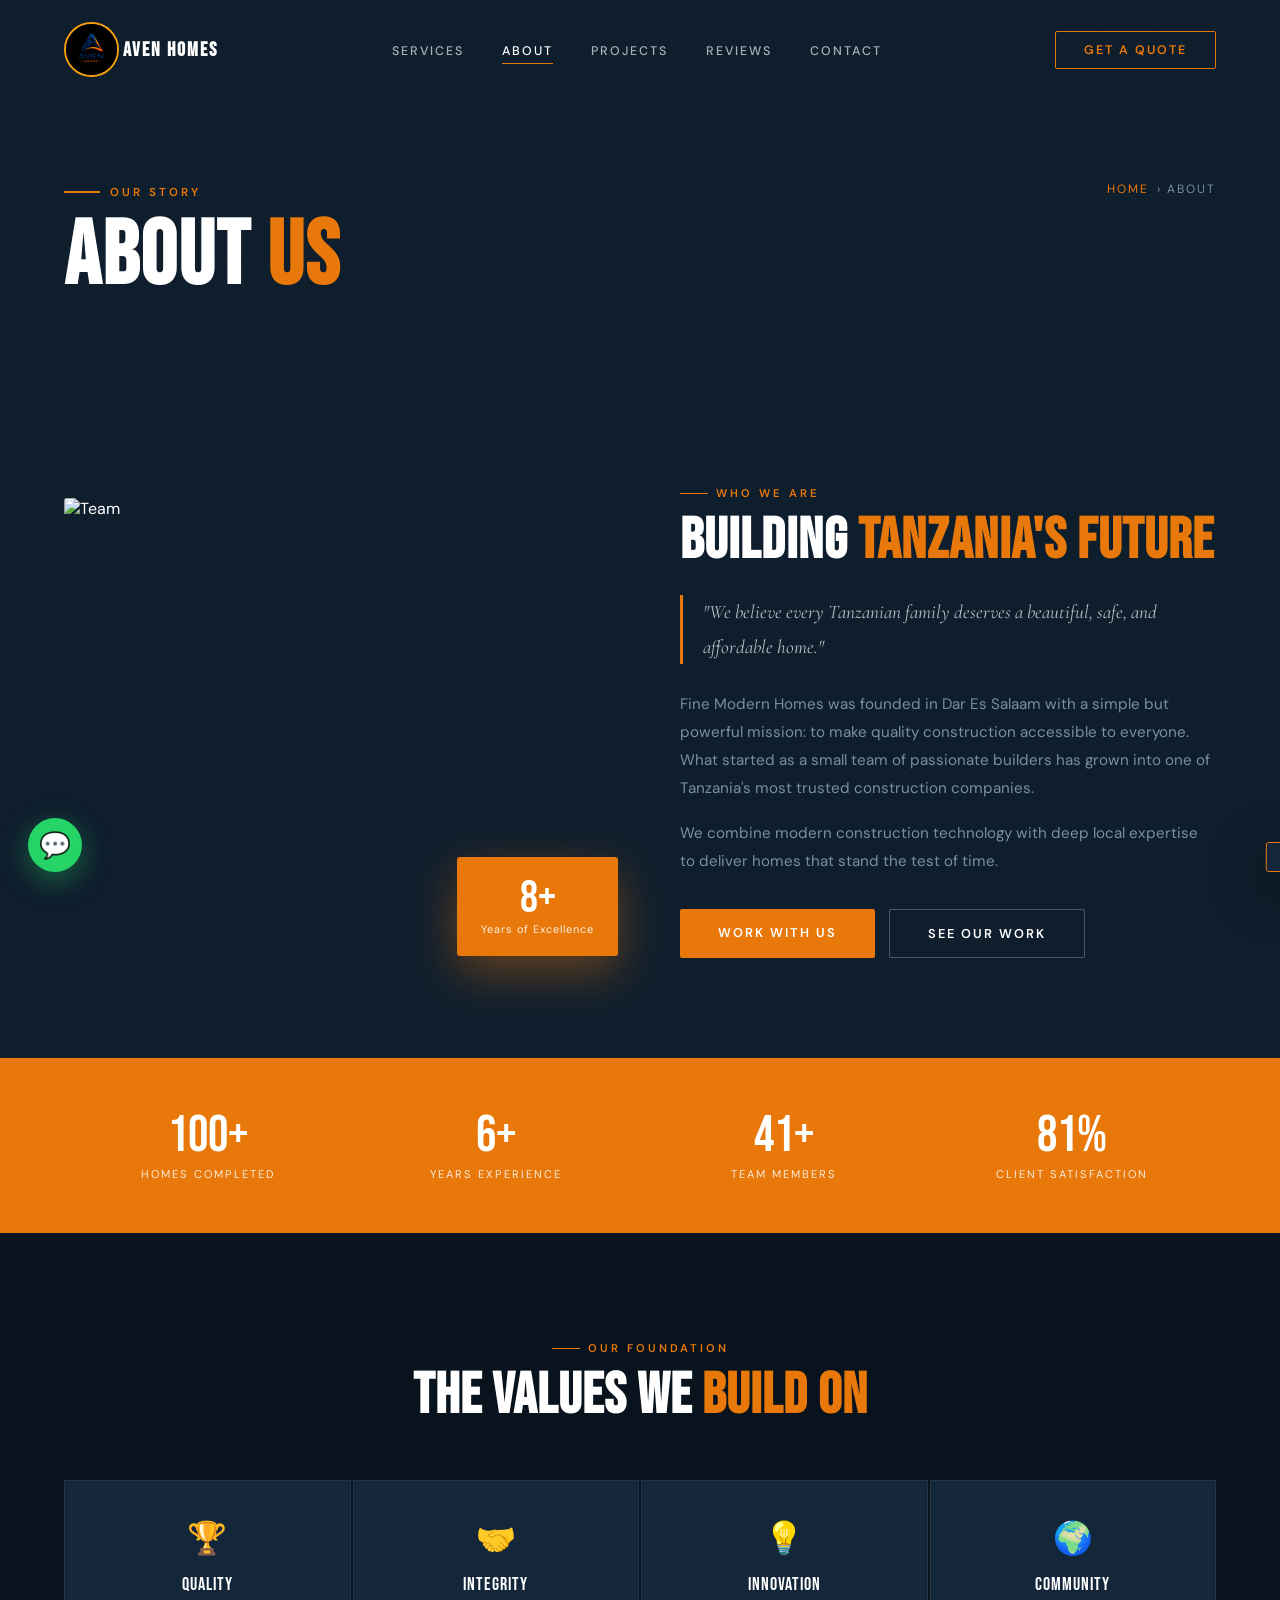
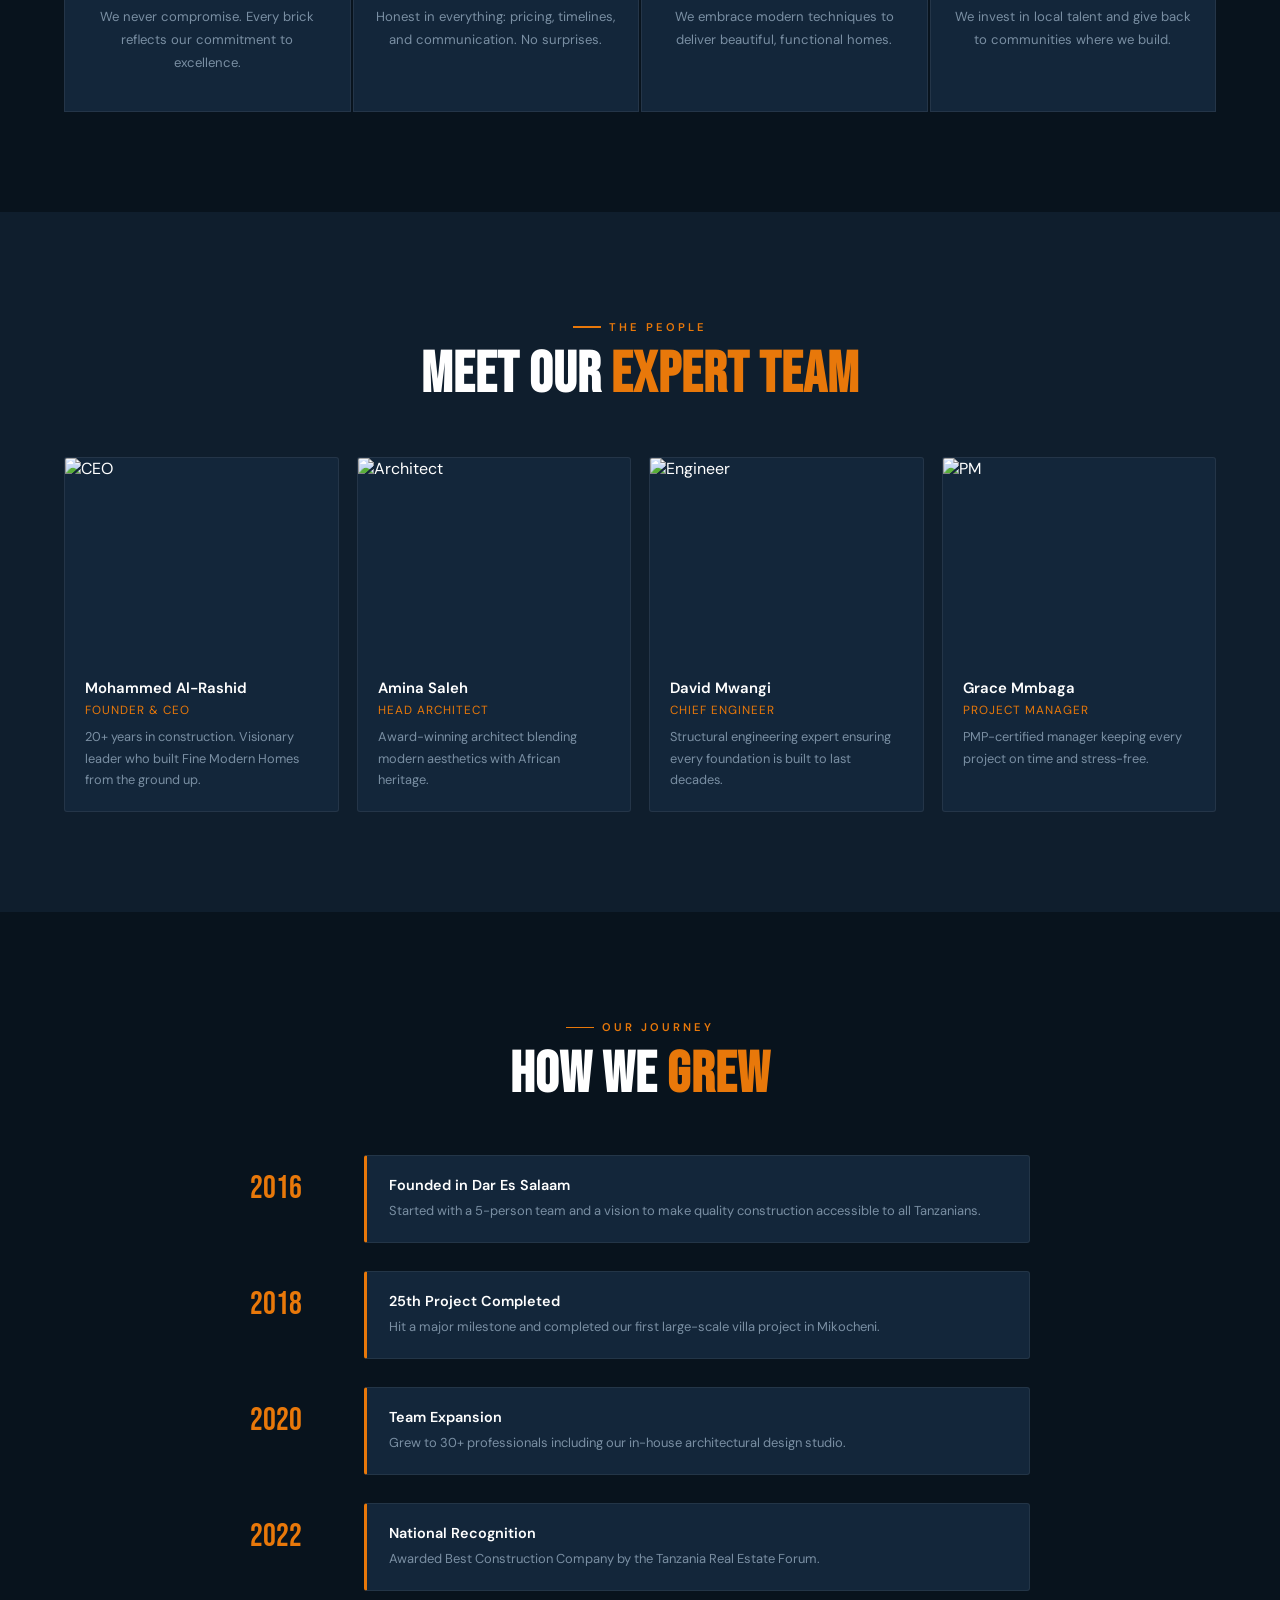
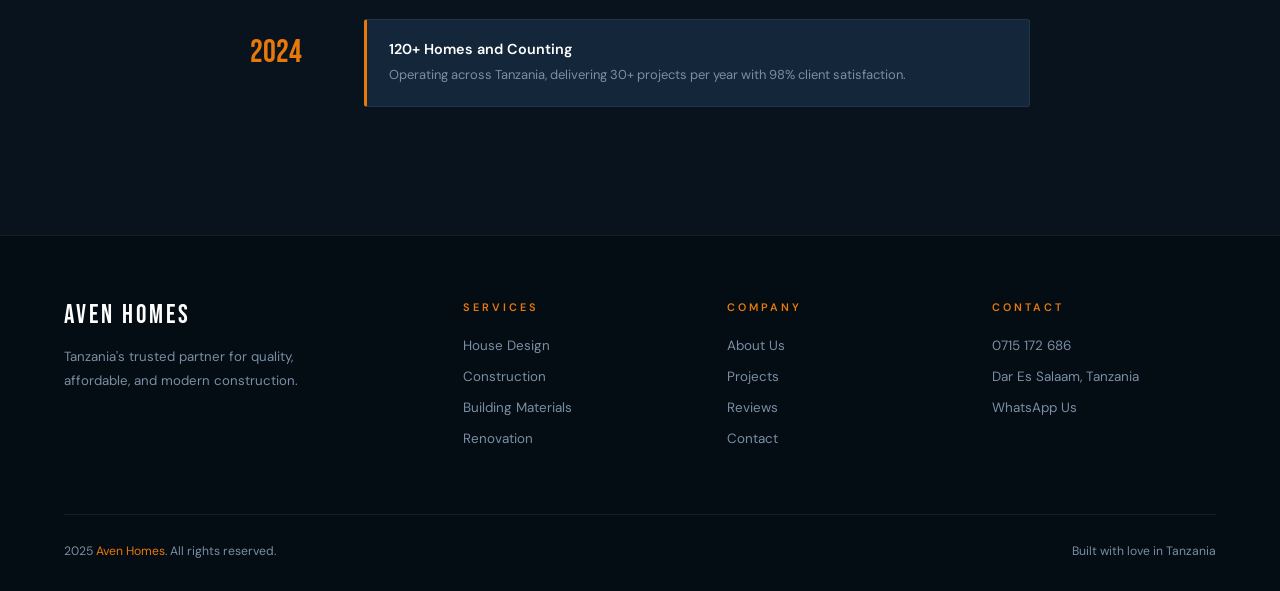
==== about.html @ 0a3e7aa9 "adding all my changes" ====
<!DOCTYPE html>
<html lang="en">
<head>
<meta charset="UTF-8">
<meta name="viewport" content="width=device-width, initial-scale=1.0">
<title>About Us - Aven Homes</title>
<link rel="stylesheet" href="style.css">

<style>
.mission-grid{display:grid;grid-template-columns:1fr 1fr;gap:80px;align-items:center}
.mission-img{width:100%;height:440px;object-fit:cover;border-radius:3px;display:block}
.mission-img-wrap{position:relative}
.nav-logo img{
    width: 55px;
    height: 55px;
    border-radius: 50%;
    object-fit: cover;
    border: 2px solid #f59e0b; /* gold accent */
}
.nav-logo span{
    font-size: 20px;
    font-weight: 700;
    color: #ffffff;
    letter-spacing: 2px;
}
.exp-badge{position:absolute;bottom:-18px;right:-18px;background:var(--orange);padding:20px 24px;border-radius:3px;text-align:center;box-shadow:0 16px 48px rgba(232,120,10,.4)}
.exp-badge .n{font-family:Bebas Neue,sans-serif;font-size:2.8rem;line-height:1}
.exp-badge .l{font-size:.68rem;letter-spacing:1px;opacity:.9}
.iq{font-family:Cormorant Garamond,serif;font-style:italic;font-size:1.2rem;line-height:1.8;color:rgba(255,255,255,.7);border-left:3px solid var(--orange);padding-left:20px;margin:26px 0}
.vals{display:grid;grid-template-columns:repeat(4,1fr);gap:2px;margin-top:56px}
.vc{background:var(--navy-card);padding:36px 22px;border:1px solid var(--border);text-align:center;transition:transform var(--transition),border-color var(--transition)}
.vc:hover{transform:translateY(-8px);border-color:rgba(232,120,10,.3)}
.vi{font-size:2rem;margin-bottom:14px}
.vn{font-family:Bebas Neue,sans-serif;font-size:1.15rem;letter-spacing:1px;margin-bottom:10px}
.vd{font-size:.82rem;color:var(--gray);line-height:1.75}
.sband{background:var(--orange);padding:52px 64px;display:grid;grid-template-columns:repeat(4,1fr);text-align:center}
.sn{font-family:Bebas Neue,sans-serif;font-size:3.2rem;line-height:1}
.sl{font-size:.7rem;letter-spacing:2px;text-transform:uppercase;color:rgba(255,255,255,.85);margin-top:6px}
.tgrid{display:grid;grid-template-columns:repeat(4,1fr);gap:18px;margin-top:54px}
.tc{background:var(--navy-card);border:1px solid var(--border);border-radius:3px;overflow:hidden;transition:transform var(--transition),border-color var(--transition)}
.tc:hover{transform:translateY(-6px);border-color:rgba(232,120,10,.3)}
.timg{width:100%;height:200px;object-fit:cover;object-position:top;display:block}
.ti{padding:20px}
.tn{font-weight:600;font-size:.93rem;margin-bottom:4px}
.tr{font-size:.74rem;color:var(--orange);letter-spacing:1px;text-transform:uppercase;margin-bottom:8px}
.tb{font-size:.8rem;color:var(--gray);line-height:1.7}
.timeline{margin-top:52px}
.titem{display:grid;grid-template-columns:90px 1fr;gap:24px;margin-bottom:28px;align-items:start}
.tyear{font-family:Bebas Neue,sans-serif;font-size:2rem;color:var(--orange);line-height:1;padding-top:18px}
.tcont{padding:20px 22px;background:var(--navy-card);border:1px solid var(--border);border-radius:3px;border-left:3px solid var(--orange)}
.ttitle{font-weight:600;font-size:.9rem;margin-bottom:6px}
.ttext{font-size:.81rem;color:var(--gray);line-height:1.7}
@media(max-width:1024px){.mission-grid{grid-template-columns:1fr;gap:48px}.vals{grid-template-columns:1fr 1fr}.tgrid{grid-template-columns:1fr 1fr}.sband{grid-template-columns:1fr 1fr;padding:36px 32px}}
@media(max-width:768px){.vals{grid-template-columns:1fr}.tgrid{grid-template-columns:1fr}.sband{grid-template-columns:1fr 1fr;padding:28px 20px}}
</style>
</head>
<body>
<div id="progress-bar"></div>
<nav id="nav">
   <a href="index.html" class="nav-logo">
      <img src="images/aven-logo.jpeg" alt="Aven Homes Logo">
      <span>AVEN HOMES</span>
  </a>
  <ul class="nav-links">
    <li><a href="services.html">Services</a></li>
    <li><a href="about.html" class="active">About</a></li>
    <li><a href="projects.html">Projects</a></li>
    <li><a href="reviews.html">Reviews</a></li>
    <li><a href="contact.html">Contact</a></li>
  </ul>
  <a href="contact.html" class="nav-cta">Get a Quote</a>
  <div class="hamburger" onclick="openMenu()"><span></span><span></span><span></span></div>
</nav>
<div class="mobile-overlay" id="mobileOverlay">
  <button class="close-btn" onclick="closeMenu()">X</button>
  <a href="services.html" onclick="closeMenu()">Services</a>
  <a href="about.html" onclick="closeMenu()">About</a>
  <a href="projects.html" onclick="closeMenu()">Projects</a>
  <a href="reviews.html" onclick="closeMenu()">Reviews</a>
  <a href="contact.html" onclick="closeMenu()">Contact</a>
</div>

<div class="page-hero">
  <div class="page-hero-lines"></div>
  <div class="page-hero-content reveal">
    <div class="page-eyebrow">Our Story</div>
    <h1 class="page-title">About <em>Us</em></h1>
  </div>
  <div class="page-breadcrumb"><a href="index.html">Home</a> &rsaquo; About</div>
</div>

<section class="section" style="background:var(--navy-mid)">
  <div class="container">
    <div class="mission-grid">
      <div class="mission-img-wrap reveal-l">
        <img src="https://images.unsplash.com/photo-1600566753086-00f18fb6b3ea?w=900&q=80" alt="Team" class="mission-img">
        <div class="exp-badge"><div class="n">8+</div><div class="l">Years of Excellence</div></div>
      </div>
      <div class="reveal-r">
        <div class="tag">Who We Are</div>
        <h2 class="heading">Building <em>Tanzania's Future</em></h2>
        <p class="iq">"We believe every Tanzanian family deserves a beautiful, safe, and affordable home."</p>
        <p class="body-text" style="margin-bottom:16px">Fine Modern Homes was founded in Dar Es Salaam with a simple but powerful mission: to make quality construction accessible to everyone. What started as a small team of passionate builders has grown into one of Tanzania's most trusted construction companies.</p>
        <p class="body-text">We combine modern construction technology with deep local expertise to deliver homes that stand the test of time.</p>

        <div style="margin-top:34px;display:flex;gap:14px;flex-wrap:wrap">
          <a href="contact.html" class="btn btn-primary">Work With Us</a>
          <a href="projects.html" class="btn btn-ghost">See Our Work</a>
        </div>
      </div>
    </div>
  </div>
</section>

<div class="sband">
  <div class="reveal d1">
    <div class="sn" data-count="120" data-suffix="+">0</div>
    <div class="sl">Homes Completed</div></div>

  <div class="reveal d2">
    <div class="sn" data-count="8" data-suffix="+">0</div>
    <div class="sl">Years Experience</div></div>

  <div class="reveal d3">
    <div class="sn" data-count="50" data-suffix="+">0</div>
    <div class="sl">Team Members</div></div>

  <div class="reveal d4">
    <div class="sn" data-count="98" data-suffix="%">0</div>
    <div class="sl">Client Satisfaction</div></div>
</div>

<section class="section" style="background:var(--navy)">
  <div class="container">
    <div class="reveal" style="text-align:center">
      <div class="tag" style="justify-content:center">Our Foundation</div>
      <h2 class="heading">The Values We <em>Build On</em></h2>
    </div>
    <div class="vals">
      <div class="vc reveal d1"><div class="vi">&#127942;</div>
      <div class="vn">Quality</div>
      <p class="vd">We never compromise. Every brick reflects our commitment to excellence.</p>
    </div>

      <div class="vc reveal d2">
        <div class="vi">&#129309;</div>
        <div class="vn">Integrity</div>
        <p class="vd">Honest in everything: pricing, timelines, and communication. No surprises.</p>
    </div>

      <div class="vc reveal d3">
        <div class="vi">&#128161;</div>
        <div class="vn">Innovation</div>
        <p class="vd">We embrace modern techniques to deliver beautiful, functional homes.</p>
    </div>

      <div class="vc reveal d4">
        <div class="vi">&#127757;</div>
        <div class="vn">Community</div>
        <p class="vd">We invest in local talent and give back to communities where we build.</p>
    </div>
    </div>
  </div>
</section>

<section class="section" style="background:var(--navy-mid)">
  <div class="container">
    <div class="reveal" style="text-align:center">
      <div class="tag" style="justify-content:center">The People</div>
      <h2 class="heading">Meet Our <em>Expert Team</em></h2>
    </div>
    <div class="tgrid">
      <div class="tc reveal d1">
        <img src="https://images.unsplash.com/photo-1560250097-0b93528c311a?w=400&q=80" alt="CEO" class="timg">
        <div class="ti"><div class="tn">Mohammed Al-Rashid</div>
        <div class="tr">Founder &amp; CEO</div>
        <p class="tb">20+ years in construction. Visionary leader who built Fine Modern Homes from the ground up.</p></div></div>

      <div class="tc reveal d2">
        <img src="https://images.unsplash.com/photo-1573496359142-b8d87734a5a2?w=400&q=80" alt="Architect" class="timg">
        <div class="ti"><div class="tn">Amina Saleh</div>
        <div class="tr">Head Architect</div>
        <p class="tb">Award-winning architect blending modern aesthetics with African heritage.</p></div></div>

      <div class="tc reveal d3">
        <img src="https://images.unsplash.com/photo-1507003211169-0a1dd7228f2d?w=400&q=80" alt="Engineer" class="timg">
        <div class="ti"><div class="tn">David Mwangi</div><div class="tr">Chief Engineer</div>
        <p class="tb">Structural engineering expert ensuring every foundation is built to last decades.</p></div></div>

      <div class="tc reveal d4">
        <img src="https://images.unsplash.com/photo-1580489944761-15a19d654956?w=400&q=80" alt="PM" class="timg">
        <div class="ti"><div class="tn">Grace Mmbaga</div>
        <div class="tr">Project Manager</div>
        <p class="tb">PMP-certified manager keeping every project on time and stress-free.</p></div></div>
    </div>
  </div>
</section>

<section class="section" style="background:var(--navy)">
  <div class="container" style="max-width:780px">
    <div class="reveal" style="text-align:center;margin-bottom:48px">

      <div class="tag" style="justify-content:center">Our Journey</div>
      <h2 class="heading">How We <em>Grew</em></h2>
    </div>

    <div class="timeline">
      <div class="titem reveal"><div class="tyear">2016</div>
      <div class="tcont"><div class="ttitle">Founded in Dar Es Salaam</div>
      <p class="ttext">Started with a 5-person team and a vision to make quality construction accessible to all Tanzanians.</p></div></div>

      <div class="titem reveal d1"><div class="tyear">2018</div>
      <div class="tcont"><div class="ttitle">25th Project Completed</div>
      <p class="ttext">Hit a major milestone and completed our first large-scale villa project in Mikocheni.</p></div></div>

      <div class="titem reveal d2"><div class="tyear">2020</div>
      <div class="tcont"><div class="ttitle">Team Expansion</div>
      <p class="ttext">Grew to 30+ professionals including our in-house architectural design studio.</p></div></div>

      <div class="titem reveal d3"><div class="tyear">2022</div>
      <div class="tcont"><div class="ttitle">National Recognition</div>
      <p class="ttext">Awarded Best Construction Company by the Tanzania Real Estate Forum.</p></div></div>

      <div class="titem reveal d4"><div class="tyear">2024</div>
      <div class="tcont"><div class="ttitle">120+ Homes and Counting</div>
      <p class="ttext">Operating across Tanzania, delivering 30+ projects per year with 98% client satisfaction.</p></div></div>
    </div>
  </div>
</section>

<footer>
  <div class="footer-grid container">
    <div><div class="footer-brand-name">AVEN</em> HOMES</div>
    <p class="footer-p">Tanzania's trusted partner for quality, affordable, and modern construction.</p></div>
    <div class="footer-col"><h5>Services</h5>
        <ul><li><a href="services.html">House Design</a></li>
            <li><a href="services.html">Construction</a></li>
            <li><a href="services.html">Building Materials</a></li>
            <li><a href="services.html">Renovation</a></li>
        </ul>
    </div>

    <div class="footer-col"><h5>Company</h5>
        <ul>
            <li><a href="about.html">About Us</a></li>
            <li><a href="projects.html">Projects</a></li>
            <li><a href="reviews.html">Reviews</a></li>
            <li><a href="contact.html">Contact</a></li>
        </ul>
    </div>

    <div class="footer-col"><h5>Contact</h5>
        <ul>
            <li><a href="tel:0715172686">0715 172 686</a></li>
            <li><a href="#">Dar Es Salaam, Tanzania</a></li>
            <li><a href="https://wa.me/255749557566">WhatsApp Us</a></li>
        </ul>
    </div>
  </div>

  <div class="footer-bottom container">
    <span>2025 <em>Aven Homes</em>. All rights reserved.</span><span>Built with love in Tanzania</span></div>
</footer>

<a href="https://wa.me/255715172686" class="wa-btn" target="_blank">&#128172;</a>
<div id="toast"></div>
<script src="main.js"></script>
</body>
</html>
---- style.css ----
/* ═══════════════════════════════════════════
   FINE MODERN HOMES — Global Design System
   ═══════════════════════════════════════════ */
@import url('https://fonts.googleapis.com/css2?family=Bebas+Neue&family=Cormorant+Garamond:ital,wght@0,400;0,600;1,400&family=DM+Sans:wght@300;400;500;600&display=swap');

:root {
  --navy:       #08131d;
  --navy-mid:   #0f1e2d;
  --navy-card:  #13263a;
  --navy-light: #1a3050;
  --orange:     #e8780a;
  --orange-glow:#ff9a2e;
  --white:      #ffffff;
  --off-white:  #f0ece4;
  --gray:       #7a8fa3;
  --gray-light: #c8d4e0;
  --border:     rgba(255,255,255,0.07);
  --transition: 0.35s cubic-bezier(0.4,0,0.2,1);
}

*, *::before, *::after { box-sizing: border-box; margin: 0; padding: 0; }
html { scroll-behavior: smooth; font-size: 16px; }

body {
  font-family: 'DM Sans', sans-serif;
  background: var(--navy);
  color: var(--white);
  overflow-x: hidden;
  -webkit-font-smoothing: antialiased;
}

/* ── SCROLL PROGRESS ── */
#progress-bar {
  position: fixed; top: 0; left: 0; height: 3px; z-index: 9999;
  background: linear-gradient(90deg, var(--orange), var(--orange-glow));
  width: 0%; transition: width 0.1s linear;
  box-shadow: 0 0 12px rgba(232,120,10,0.7);
}

/* ── NAV ── */
nav {
  position: fixed; top: 0; left: 0; right: 0; z-index: 1000;
  padding: 22px 64px;
  display: flex; align-items: center; justify-content: space-between;
  transition: background var(--transition), padding var(--transition);
}
nav.scrolled {
  background: rgba(8,19,29,0.95);
  backdrop-filter: blur(20px);
  padding: 14px 64px;
  border-bottom: 1px solid rgba(232,120,10,0.12);
}
.nav-logo {
  font-family: 'Bebas Neue', sans-serif;
  font-size: 1.55rem; letter-spacing: 3px;
  color: var(--white); text-decoration: none;
  display: flex; align-items: center; gap: 4px;
}
.nav-logo em { color: var(--orange); font-style: normal; }
.nav-links { display: flex; gap: 38px; list-style: none; align-items: center; }
.nav-links a {
  color: rgba(255,255,255,0.65); text-decoration: none;
  font-size: 0.78rem; font-weight: 500; letter-spacing: 2px;
  text-transform: uppercase; transition: color var(--transition);
  position: relative; padding-bottom: 2px;
}
.nav-links a::after {
  content: ''; position: absolute; bottom: -3px; left: 0;
  width: 0; height: 1.5px; background: var(--orange);
  transition: width var(--transition);
}
.nav-links a:hover, .nav-links a.active { color: var(--white); }
.nav-links a:hover::after, .nav-links a.active::after { width: 100%; }
.nav-cta {
  background: transparent; border: 1.5px solid var(--orange);
  color: var(--orange); padding: 10px 28px; border-radius: 2px;
  font-family: 'DM Sans', sans-serif; font-size: 0.78rem;
  font-weight: 600; letter-spacing: 2px; text-transform: uppercase;
  cursor: pointer; transition: all var(--transition); text-decoration: none;
  display: inline-block;
}
.nav-cta:hover {
  background: var(--orange); color: var(--white);
  box-shadow: 0 0 28px rgba(232,120,10,0.35);
}
.hamburger {
  display: none; flex-direction: column; gap: 5px;
  cursor: pointer; padding: 4px;
}
.hamburger span {
  display: block; width: 26px; height: 2px;
  background: var(--white); transition: all 0.3s;
  border-radius: 2px;
}

/* ── MOBILE MENU ── */
.mobile-overlay {
  position: fixed; inset: 0; background: var(--navy);
  z-index: 999; display: flex; flex-direction: column;
  align-items: center; justify-content: center; gap: 36px;
  opacity: 0; pointer-events: none;
  transition: opacity 0.4s;
}
.mobile-overlay.open { opacity: 1; pointer-events: all; }
.mobile-overlay a {
  font-family: 'Bebas Neue', sans-serif; font-size: 2.8rem;
  letter-spacing: 4px; color: var(--white); text-decoration: none;
  transition: color 0.3s; line-height: 1;
}
.mobile-overlay a:hover { color: var(--orange); }
.mobile-overlay .close-btn {
  position: absolute; top: 24px; right: 30px;
  background: none; border: none; color: var(--white);
  font-size: 2rem; cursor: pointer;
}

/* ── PAGE HERO (sub-pages) ── */
.page-hero {
  min-height: 42vh; padding: 140px 64px 80px;
  display: flex; align-items: flex-end;
  position: relative; overflow: hidden;
  background: var(--navy-mid);
}
.page-hero-bg {
  position: absolute; inset: 0;
  background: url('') center/cover no-repeat;
  opacity: 0.12; z-index: 0;
}
.page-hero-lines {
  position: absolute; inset: 0; z-index: 0;
  background-image:
    repeating-linear-gradient(0deg, transparent, transparent 60px, rgba(232,120,10,0.04) 60px, rgba(232,120,10,0.04) 61px),
    repeating-linear-gradient(90deg, transparent, transparent 60px, rgba(232,120,10,0.04) 60px, rgba(232,120,10,0.04) 61px);
}
.page-hero-content { position: relative; z-index: 1; }
.page-eyebrow {
  display: flex; align-items: center; gap: 10px;
  font-size: 0.72rem; letter-spacing: 3px; text-transform: uppercase;
  color: var(--orange); margin-bottom: 16px; font-weight: 600;
}
.page-eyebrow::before {
  content: ''; display: block; width: 36px; height: 2px; background: var(--orange);
}
.page-title {
  font-family: 'Bebas Neue', sans-serif;
  font-size: clamp(3.5rem, 7vw, 6rem);
  line-height: 0.92; letter-spacing: 2px; color: var(--white);
}
.page-title em { color: var(--orange); font-style: normal; }
.page-breadcrumb {
  position: absolute; top: 50%; right: 64px; transform: translateY(-50%);
  z-index: 1; font-size: 0.75rem; color: var(--gray);
  letter-spacing: 2px; text-transform: uppercase;
  display: flex; align-items: center; gap: 8px;
}
.page-breadcrumb a { color: var(--orange); text-decoration: none; }
.page-breadcrumb a:hover { text-decoration: underline; }

/* ── SHARED SECTION LAYOUT ── */
.section { padding: 100px 64px; }
.section-sm { padding: 70px 64px; }
.container { max-width: 1240px; margin: 0 auto; }

.tag {
  display: inline-flex; align-items: center; gap: 8px;
  font-size: 0.7rem; font-weight: 600; letter-spacing: 3px;
  text-transform: uppercase; color: var(--orange); margin-bottom: 14px;
}
.tag::before { content: ''; display: block; width: 28px; height: 1.5px; background: var(--orange); }

.heading {
  font-family: 'Bebas Neue', sans-serif;
  font-size: clamp(2.2rem, 4.5vw, 3.8rem);
  line-height: 0.95; letter-spacing: 1px; margin-bottom: 18px;
}
.heading em { color: var(--orange); font-style: normal; }

.body-text {
  color: var(--gray); font-size: 0.95rem; line-height: 1.85;
}

/* ── DIVIDER ── */
.divider {
  border: none; height: 1px;
  background: var(--border); margin: 0;
}

/* ── BUTTONS ── */
.btn {
  display: inline-block; text-decoration: none;
  font-family: 'DM Sans', sans-serif; font-size: 0.8rem;
  font-weight: 600; letter-spacing: 2px; text-transform: uppercase;
  padding: 15px 38px; border-radius: 2px; cursor: pointer;
  transition: all var(--transition); border: none;
}
.btn-primary {
  background: var(--orange); color: var(--white);
}
.btn-primary:hover {
  background: var(--orange-glow);
  transform: translateY(-2px);
  box-shadow: 0 14px 40px rgba(232,120,10,0.35);
}
.btn-ghost {
  background: transparent; color: var(--white);
  border: 1.5px solid rgba(255,255,255,0.25);
}
.btn-ghost:hover {
  border-color: var(--orange); color: var(--orange);
}

/* ── CARDS ── */
.card {
  background: var(--navy-card);
  border: 1px solid var(--border);
  border-radius: 3px;
  transition: transform var(--transition), border-color var(--transition);
}
.card:hover {
  transform: translateY(-6px);
  border-color: rgba(232,120,10,0.3);
}

/* ── FORM ── */
.form-group { margin-bottom: 22px; }
.form-group label {
  display: block; font-size: 0.7rem; letter-spacing: 2px;
  text-transform: uppercase; color: var(--gray); margin-bottom: 9px;
  font-weight: 500;
}
.form-control {
  width: 100%; background: rgba(255,255,255,0.04);
  border: 1px solid rgba(255,255,255,0.1);
  border-radius: 2px; padding: 14px 18px;
  color: var(--white); font-family: 'DM Sans', sans-serif;
  font-size: 0.92rem; transition: border-color var(--transition), background var(--transition);
  outline: none;
}
.form-control::placeholder { color: rgba(255,255,255,0.2); }
.form-control:focus {
  border-color: var(--orange);
  background: rgba(232,120,10,0.05);
}
.form-control option { background: var(--navy); }
textarea.form-control { resize: vertical; min-height: 130px; }
.form-row { display: grid; grid-template-columns: 1fr 1fr; gap: 18px; }

/* ── REVEAL ANIMATIONS ── */
.reveal, .reveal-l, .reveal-r {
  opacity: 0; transition: opacity 0.75s ease, transform 0.75s ease;
}
.reveal       { transform: translateY(36px); }
.reveal-l     { transform: translateX(-36px); }
.reveal-r     { transform: translateX(36px); }
.reveal.in, .reveal-l.in, .reveal-r.in {
  opacity: 1; transform: translate(0);
}
.d1 { transition-delay: 0.1s; }
.d2 { transition-delay: 0.2s; }
.d3 { transition-delay: 0.3s; }
.d4 { transition-delay: 0.4s; }
.d5 { transition-delay: 0.5s; }

/* ── TOAST ── */
#toast {
  position: fixed; bottom: 28px; right: 28px; z-index: 9999;
  background: var(--navy-card); border: 1px solid var(--orange);
  color: var(--white); padding: 14px 22px; border-radius: 3px;
  font-size: 0.86rem; max-width: 300px;
  transform: translateX(130%);
  transition: transform 0.45s cubic-bezier(0.16,1,0.3,1);
  box-shadow: 0 16px 48px rgba(0,0,0,0.5);
}
#toast.show { transform: translateX(0); }

/* ── FOOTER ── */
footer {
  background: #040c14; padding: 64px 64px 32px;
  border-top: 1px solid var(--border);
}
.footer-grid {
  display: grid; grid-template-columns: 1.6fr 1fr 1fr 1fr;
  gap: 40px; margin-bottom: 56px;
}
.footer-brand-name {
  font-family: 'Bebas Neue', sans-serif;
  font-size: 1.6rem; letter-spacing: 3px; margin-bottom: 14px;
}
.footer-brand-name em { color: var(--orange); font-style: normal; }
.footer-tagline {
  font-family: 'Cormorant Garamond', serif;
  font-style: italic; font-size: 0.95rem; color: var(--gray);
  margin-bottom: 14px;
}
.footer-p { font-size: 0.83rem; color: var(--gray); line-height: 1.8; max-width: 280px; }
.footer-col h5 {
  font-size: 0.68rem; letter-spacing: 3px; text-transform: uppercase;
  color: var(--orange); margin-bottom: 20px; font-weight: 600;
}
.footer-col ul { list-style: none; }
.footer-col li { margin-bottom: 10px; }
.footer-col a {
  color: var(--gray); text-decoration: none; font-size: 0.84rem;
  transition: color var(--transition);
}
.footer-col a:hover { color: var(--white); }
.footer-bottom {
  display: flex; justify-content: space-between; align-items: center;
  padding-top: 28px; border-top: 1px solid var(--border);
  font-size: 0.76rem; color: var(--gray);
}
.footer-bottom em { color: var(--orange); font-style: normal; }

/* ── WHATSAPP FLOAT ── */
.wa-btn {
  position: fixed; bottom: 28px; left: 28px; z-index: 999;
  width: 54px; height: 54px; border-radius: 50%;
  background: #25d366; display: flex; align-items: center;
  justify-content: center; font-size: 1.6rem; text-decoration: none;
  box-shadow: 0 8px 28px rgba(37,211,102,0.4);
  transition: transform 0.3s, box-shadow 0.3s;
  animation: waPulse 2.5s ease-in-out infinite;
}
.wa-btn:hover { transform: scale(1.1); box-shadow: 0 12px 36px rgba(37,211,102,0.6); }
@keyframes waPulse {
  0%,100%{box-shadow: 0 8px 28px rgba(37,211,102,0.4)}
  50%{box-shadow: 0 8px 40px rgba(37,211,102,0.7)}
}

/* ── RESPONSIVE ── */
@media (max-width: 1024px) {
  nav, nav.scrolled { padding-left: 32px; padding-right: 32px; }
  .section { padding: 80px 32px; }
  .section-sm { padding: 56px 32px; }
  .page-hero { padding: 120px 32px 64px; }
  .footer-grid { grid-template-columns: 1fr 1fr; gap: 32px; }
}
@media (max-width: 768px) {
  .nav-links, .nav-cta { display: none; }
  .hamburger { display: flex; }
  .section { padding: 64px 20px; }
  .section-sm { padding: 44px 20px; }
  .page-hero { padding: 110px 20px 50px; min-height: 36vh; }
  .page-breadcrumb { display: none; }
  .form-row { grid-template-columns: 1fr; }
  footer { padding: 48px 20px 28px; }
  .footer-grid { grid-template-columns: 1fr; gap: 28px; }
  .footer-bottom { flex-direction: column; gap: 8px; text-align: center; }
}
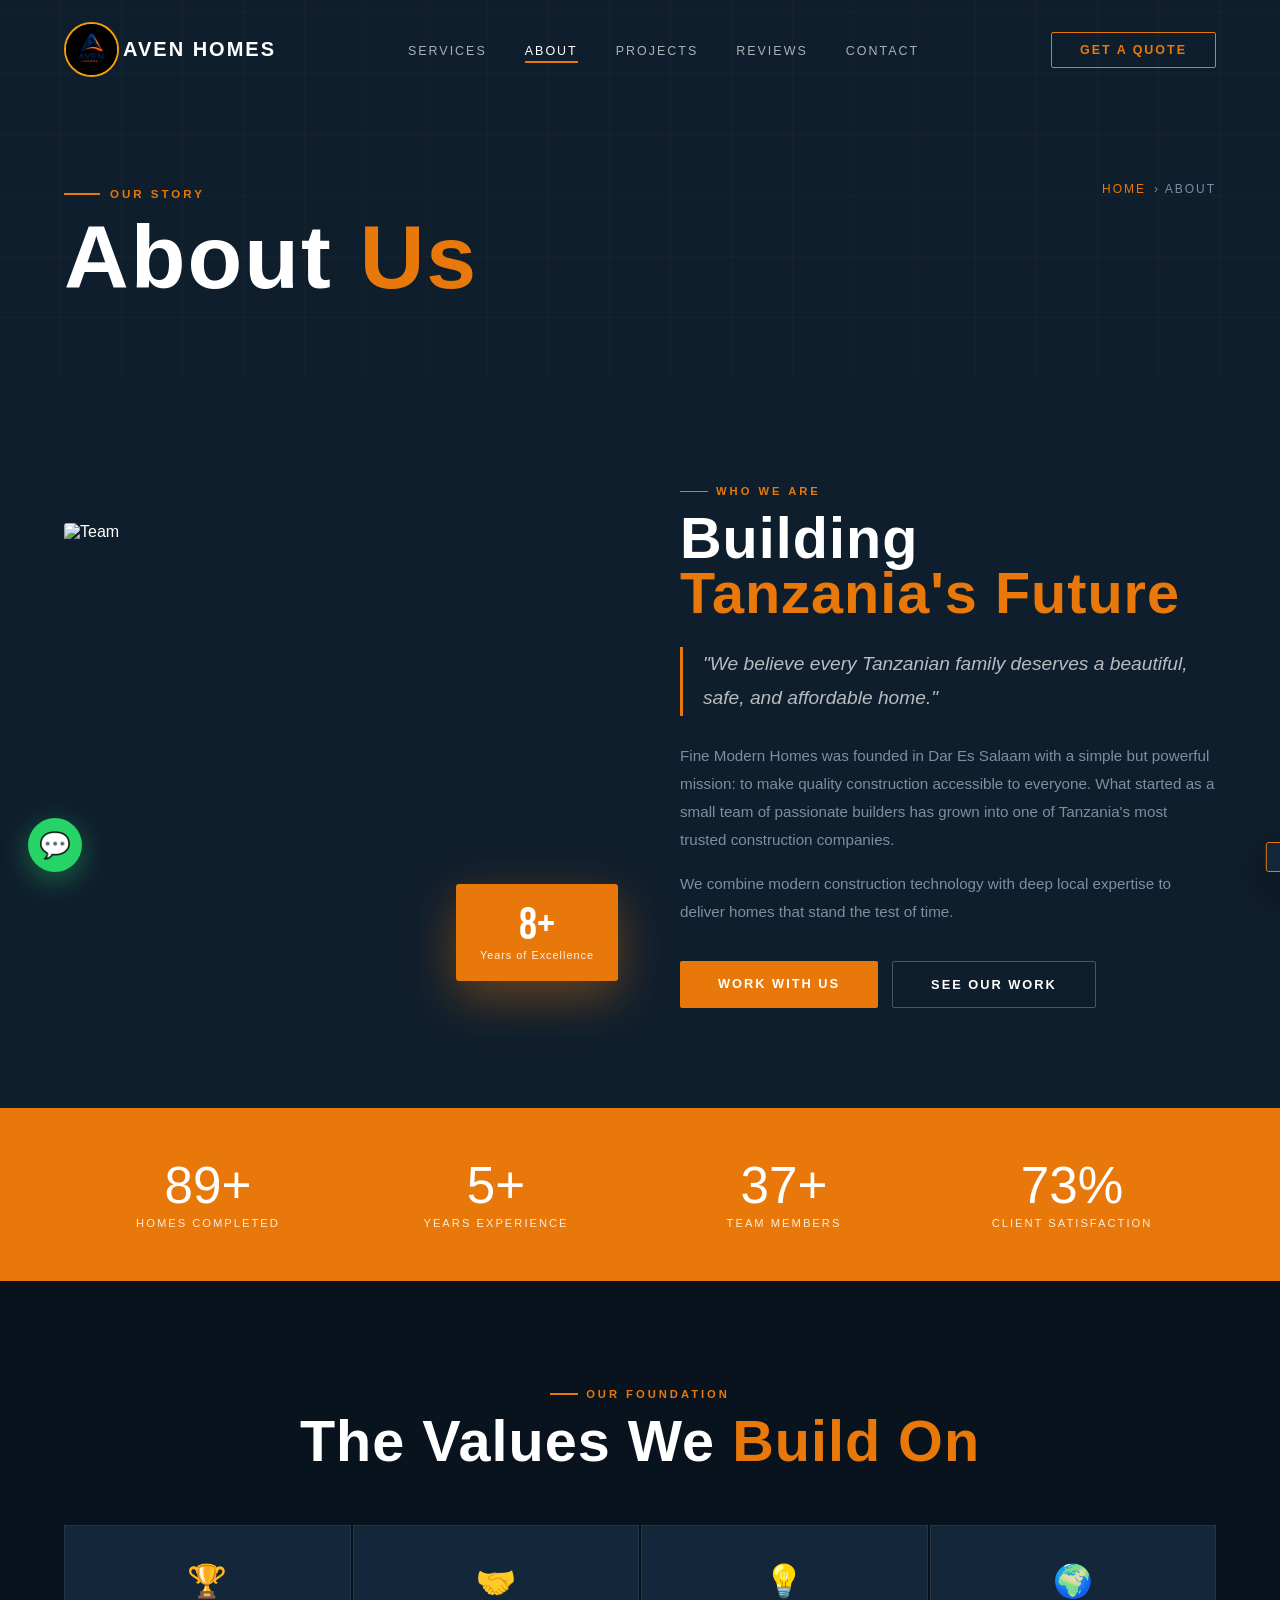
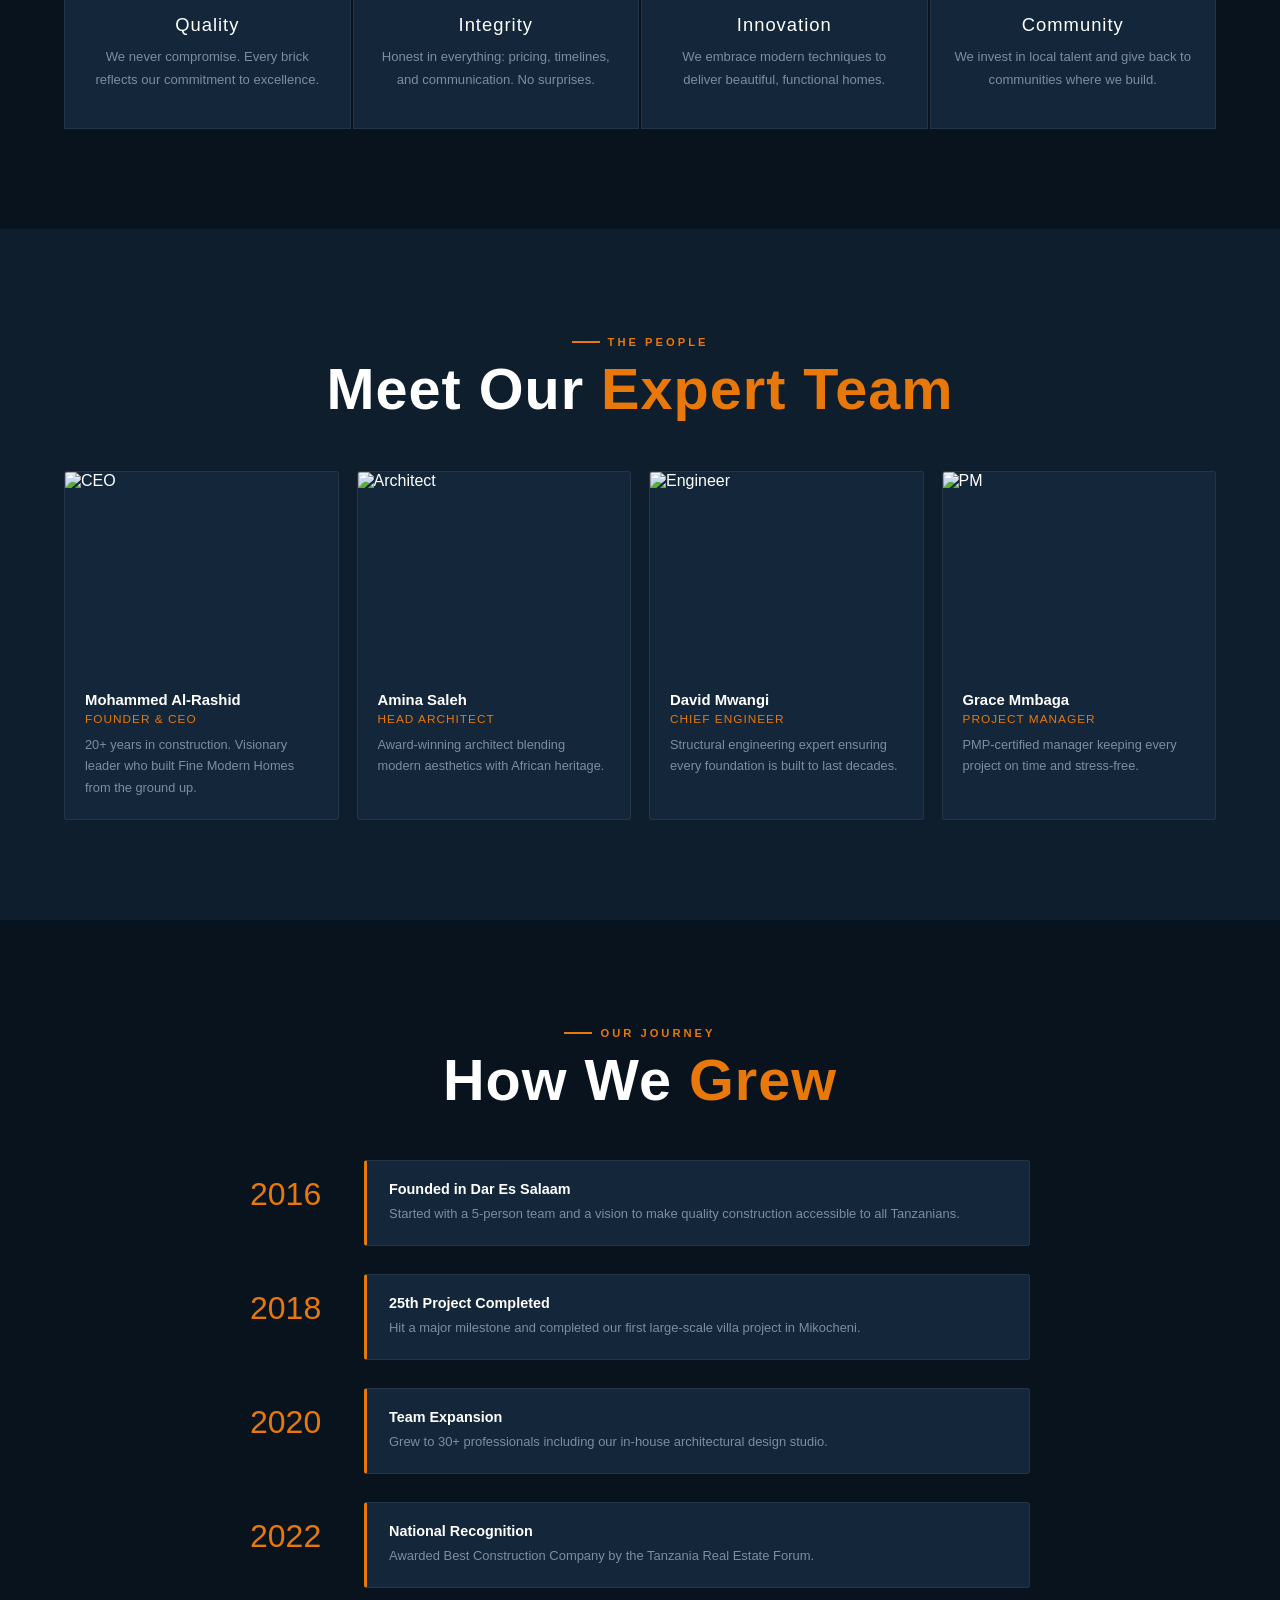
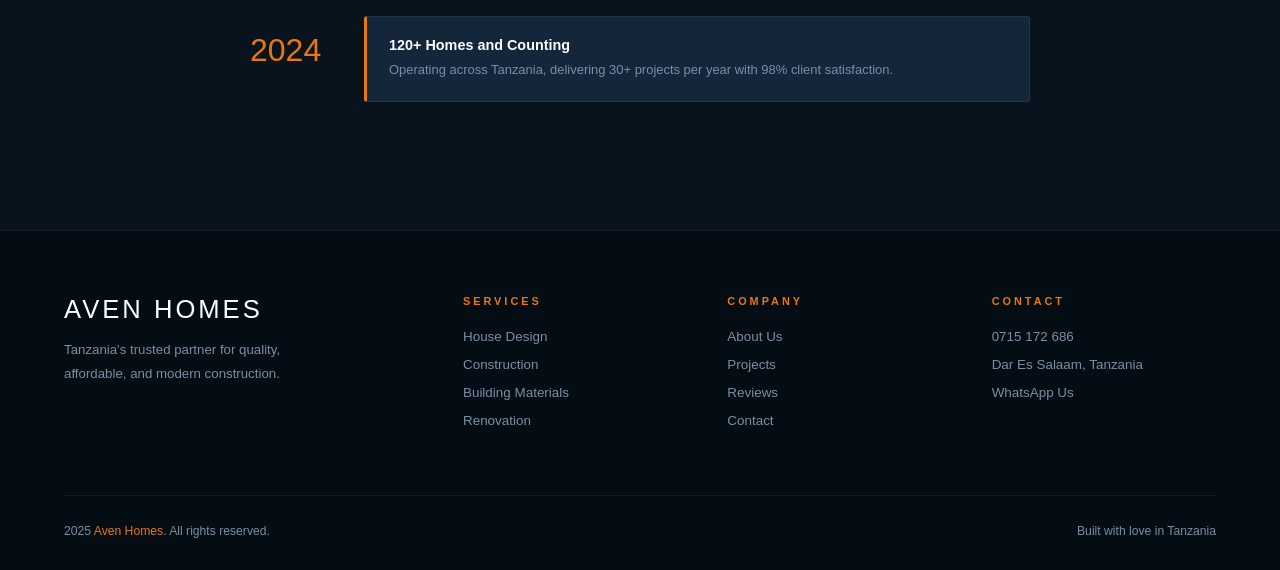
==== commit 56176cd9: "changing style and icons" ====
--- a/about.html
+++ b/about.html
@@ -4,55 +4,9 @@
 <meta charset="UTF-8">
 <meta name="viewport" content="width=device-width, initial-scale=1.0">
 <title>About Us - Aven Homes</title>
-<link rel="stylesheet" href="style.css">
-
-<style>
-.mission-grid{display:grid;grid-template-columns:1fr 1fr;gap:80px;align-items:center}
-.mission-img{width:100%;height:440px;object-fit:cover;border-radius:3px;display:block}
-.mission-img-wrap{position:relative}
-.nav-logo img{
-    width: 55px;
-    height: 55px;
-    border-radius: 50%;
-    object-fit: cover;
-    border: 2px solid #f59e0b; /* gold accent */
-}
-.nav-logo span{
-    font-size: 20px;
-    font-weight: 700;
-    color: #ffffff;
-    letter-spacing: 2px;
-}
-.exp-badge{position:absolute;bottom:-18px;right:-18px;background:var(--orange);padding:20px 24px;border-radius:3px;text-align:center;box-shadow:0 16px 48px rgba(232,120,10,.4)}
-.exp-badge .n{font-family:Bebas Neue,sans-serif;font-size:2.8rem;line-height:1}
-.exp-badge .l{font-size:.68rem;letter-spacing:1px;opacity:.9}
-.iq{font-family:Cormorant Garamond,serif;font-style:italic;font-size:1.2rem;line-height:1.8;color:rgba(255,255,255,.7);border-left:3px solid var(--orange);padding-left:20px;margin:26px 0}
-.vals{display:grid;grid-template-columns:repeat(4,1fr);gap:2px;margin-top:56px}
-.vc{background:var(--navy-card);padding:36px 22px;border:1px solid var(--border);text-align:center;transition:transform var(--transition),border-color var(--transition)}
-.vc:hover{transform:translateY(-8px);border-color:rgba(232,120,10,.3)}
-.vi{font-size:2rem;margin-bottom:14px}
-.vn{font-family:Bebas Neue,sans-serif;font-size:1.15rem;letter-spacing:1px;margin-bottom:10px}
-.vd{font-size:.82rem;color:var(--gray);line-height:1.75}
-.sband{background:var(--orange);padding:52px 64px;display:grid;grid-template-columns:repeat(4,1fr);text-align:center}
-.sn{font-family:Bebas Neue,sans-serif;font-size:3.2rem;line-height:1}
-.sl{font-size:.7rem;letter-spacing:2px;text-transform:uppercase;color:rgba(255,255,255,.85);margin-top:6px}
-.tgrid{display:grid;grid-template-columns:repeat(4,1fr);gap:18px;margin-top:54px}
-.tc{background:var(--navy-card);border:1px solid var(--border);border-radius:3px;overflow:hidden;transition:transform var(--transition),border-color var(--transition)}
-.tc:hover{transform:translateY(-6px);border-color:rgba(232,120,10,.3)}
-.timg{width:100%;height:200px;object-fit:cover;object-position:top;display:block}
-.ti{padding:20px}
-.tn{font-weight:600;font-size:.93rem;margin-bottom:4px}
-.tr{font-size:.74rem;color:var(--orange);letter-spacing:1px;text-transform:uppercase;margin-bottom:8px}
-.tb{font-size:.8rem;color:var(--gray);line-height:1.7}
-.timeline{margin-top:52px}
-.titem{display:grid;grid-template-columns:90px 1fr;gap:24px;margin-bottom:28px;align-items:start}
-.tyear{font-family:Bebas Neue,sans-serif;font-size:2rem;color:var(--orange);line-height:1;padding-top:18px}
-.tcont{padding:20px 22px;background:var(--navy-card);border:1px solid var(--border);border-radius:3px;border-left:3px solid var(--orange)}
-.ttitle{font-weight:600;font-size:.9rem;margin-bottom:6px}
-.ttext{font-size:.81rem;color:var(--gray);line-height:1.7}
-@media(max-width:1024px){.mission-grid{grid-template-columns:1fr;gap:48px}.vals{grid-template-columns:1fr 1fr}.tgrid{grid-template-columns:1fr 1fr}.sband{grid-template-columns:1fr 1fr;padding:36px 32px}}
-@media(max-width:768px){.vals{grid-template-columns:1fr}.tgrid{grid-template-columns:1fr}.sband{grid-template-columns:1fr 1fr;padding:28px 20px}}
-</style>
+<link rel="stylesheet" href="css/style.css">
+<link rel="stylesheet" href="css/about.css">
+
 </head>
 <body>
 <div id="progress-bar"></div>
--- a/css/style.css
+++ b/css/style.css
@@ -0,0 +1,668 @@
+/* ═══════════════════════════════════════════
+   FINE MODERN HOMES — Global Design System
+   ═══════════════════════════════════════════ */
+@import url('https://fonts.googleapis.com/css2?family=Bebas+Neue&family=Cormorant+Garamond:ital,wght@0,400;0,600;1,400&family=DM+Sans:wght@300;400;500;600&display=swap');
+
+:root {
+  --navy:       #08131d;
+  --navy-mid:   #0f1e2d;
+  --navy-card:  #13263a;
+  --navy-light: #1a3050;
+  --orange:     #e8780a;
+  --orange-glow:#ff9a2e;
+  --white:      #ffffff;
+  --off-white:  #f0ece4;
+  --gray:       #7a8fa3;
+  --gray-light: #c8d4e0;
+  --border:     rgba(255,255,255,0.07);
+  --transition: 0.35s cubic-bezier(0.4,0,0.2,1);
+}
+
+*, *::before, *::after { box-sizing: border-box; margin: 0; padding: 0; }
+html { scroll-behavior: smooth; font-size: 16px; }
+
+body {
+  font-family:Arial, Helvetica, sans-serif;
+  background: var(--navy);
+  color: var(--white);
+  overflow-x: hidden;
+  -webkit-font-smoothing: antialiased;
+}
+
+/* ── SCROLL PROGRESS ── */
+#progress-bar {
+  position: fixed; 
+  top: 0; 
+  left: 0; 
+  height: 3px; 
+  z-index: 9999;
+  background: linear-gradient(90deg, var(--orange), var(--orange-glow));
+  width: 0%; 
+  transition: width 0.1s linear;
+  box-shadow: 0 0 12px rgba(232,120,10,0.7);
+}
+
+/* ── NAV ── */
+nav {
+  position: fixed; 
+  top: 0; 
+  left: 0; 
+  right: 0; 
+  z-index: 1000;
+  padding: 22px 64px;
+  display: flex; 
+  align-items: center; 
+  justify-content: space-between;
+  transition: background var(--transition), padding var(--transition);
+}
+
+nav.scrolled {
+  background: rgba(8,19,29,0.95);
+  backdrop-filter: blur(20px);
+  padding: 14px 64px;
+  border-bottom: 1px solid rgba(232,120,10,0.12);
+}
+
+.nav-logo {
+  font-family:Arial, Helvetica, sans-serif;
+  font-size: 1.55rem; 
+  letter-spacing: 3px;
+  color: var(--white); 
+  text-decoration: none;
+  display: flex; 
+  align-items: center; 
+  gap: 4px;
+}
+
+.nav-logo em { 
+  color: var(--orange); 
+  font-style: normal; 
+}
+
+.nav-links { 
+  display: flex; 
+  gap: 38px; 
+  list-style: none; 
+  align-items: center;
+ }
+
+.nav-links a {
+  color: rgba(255,255,255,0.65); 
+  text-decoration: none;
+  font-size: 0.78rem; 
+  font-weight: 500; 
+  letter-spacing: 2px;
+  text-transform: uppercase; 
+  transition: color var(--transition);
+  position: relative; 
+  padding-bottom: 2px;
+}
+
+.nav-links a::after {
+  content: ''; 
+  position: absolute; 
+  bottom: -3px; 
+  left: 0;
+  width: 0; 
+  height: 1.5px; 
+  background: var(--orange);
+  transition: width var(--transition);
+}
+
+.nav-links a:hover, .nav-links a.active { 
+  color: var(--white); 
+}
+
+.nav-links a:hover::after, .nav-links a.active::after { 
+  width: 100%; 
+}
+
+.nav-cta {
+  background: transparent; 
+  border: 1.5px solid var(--orange);
+  color: var(--orange); 
+  padding: 10px 28px; 
+  border-radius: 2px;
+  font-family:Arial, Helvetica, sans-serif;
+    font-size: 0.78rem;
+  font-weight: 600; 
+  letter-spacing: 2px; 
+  text-transform: uppercase;
+  cursor: pointer; 
+  transition: all var(--transition); text-decoration: none;
+  display: inline-block;
+}
+
+.nav-cta:hover {
+  background: var(--orange); 
+  color: var(--white);
+  box-shadow: 0 0 28px rgba(232,120,10,0.35);
+}
+
+.hamburger {
+  display: none; 
+  flex-direction: column; 
+  gap: 5px;
+  cursor: pointer; 
+  padding: 4px;
+}
+
+.hamburger span {
+  display: block; 
+  width: 26px; 
+  height: 2px;
+  background: var(--white); transition: all 0.3s;
+  border-radius: 2px;
+}
+
+/* ── MOBILE MENU ── */
+.mobile-overlay {
+  position: fixed; 
+  inset: 0; 
+  background: var(--navy);
+  z-index: 999; 
+  display: flex; 
+  flex-direction: column;
+  align-items: center; 
+  justify-content: center; 
+  gap: 36px;
+  opacity: 0; 
+  pointer-events: none;
+  transition: opacity 0.4s;
+}
+
+.mobile-overlay.open {
+   opacity: 1; 
+   pointer-events: all; 
+  }
+
+.mobile-overlay a {
+  font-family: Arial, Helvetica, sans-serif; 
+  font-size: 2.8rem;
+  letter-spacing: 4px; 
+  color: var(--white); text-decoration: none;
+  transition: color 0.3s; 
+  line-height: 1;
+}
+
+.mobile-overlay a:hover { 
+  color: var(--orange);
+ }
+
+.mobile-overlay .close-btn {
+  position: absolute; 
+  top: 24px; 
+  right: 30px;
+  background: none; 
+  border: none; 
+  color: var(--white);
+  font-size: 2rem; 
+  cursor: pointer;
+}
+
+/* ── PAGE HERO (sub-pages) ── */
+.page-hero {
+  min-height: 42vh; 
+  padding: 140px 64px 80px;
+  display: flex; 
+  align-items: flex-end;
+  position: relative; 
+  overflow: hidden;
+  background: var(--navy-mid);
+}
+
+.page-hero-bg {
+  position: absolute; 
+  inset: 0;
+  background: url('') center/cover no-repeat;
+  opacity: 0.12; z-index: 0;
+}
+
+.page-hero-lines {
+  position: absolute; 
+  inset: 0; z-index: 0;
+  background-image:
+    repeating-linear-gradient(0deg, transparent, transparent 60px, rgba(232,120,10,0.04) 60px, rgba(232,120,10,0.04) 61px),
+    repeating-linear-gradient(90deg, transparent, transparent 60px, rgba(232,120,10,0.04) 60px, rgba(232,120,10,0.04) 61px);
+}
+
+.page-hero-content { 
+  position: relative; 
+  z-index: 1; 
+}
+
+.page-eyebrow {
+  display: flex; 
+  align-items: center; 
+  gap: 10px;
+  font-size: 0.72rem; 
+  letter-spacing: 3px; 
+  text-transform: uppercase;
+  color: var(--orange); margin-bottom: 16px; 
+  font-weight: 600;
+}
+
+.page-eyebrow::before {
+  content: ''; 
+  display: block; 
+  width: 36px; height: 2px; 
+  background: var(--orange);
+}
+
+.page-title {
+  font-family:Arial, Helvetica, sans-serif;
+  font-size: clamp(3.5rem, 7vw, 6rem);
+  line-height: 0.92; letter-spacing: 2px; 
+  color: var(--white);
+}
+
+.page-title em { 
+  color: var(--orange); 
+  font-style: normal;
+ }
+
+.page-breadcrumb {
+  position: absolute; 
+  top: 50%; 
+  right: 64px; 
+  transform: translateY(-50%);
+  z-index: 1; 
+  font-size: 0.75rem; 
+  color: var(--gray);
+  letter-spacing: 2px; 
+  text-transform: uppercase;
+  display: flex; 
+  align-items: center; 
+  gap: 8px;
+}
+
+.page-breadcrumb a { 
+  color: var(--orange); 
+  text-decoration: none; 
+}
+
+.page-breadcrumb a:hover { 
+  text-decoration: underline; 
+}
+
+/* ── SHARED SECTION LAYOUT ── */
+.section { 
+  padding: 100px 64px; 
+}
+
+.section-sm { 
+  padding: 70px 64px; 
+}
+
+.container { 
+  max-width: 1240px; 
+  margin: 0 auto; 
+}
+
+.tag {
+  display: inline-flex; 
+  align-items: center; 
+  gap: 8px;
+  font-size: 0.7rem; 
+  font-weight: 600; 
+  letter-spacing: 3px;
+  text-transform: uppercase; 
+  color: var(--orange); 
+  margin-bottom: 14px;
+}
+
+.tag::before { 
+  content: ''; 
+  display: block; 
+  width: 28px; 
+  height: 1.5px; 
+  background: var(--orange); 
+}
+
+.heading {
+  font-family: Arial, Helvetica, sans-serif;
+  font-size: clamp(2.2rem, 4.5vw, 3.8rem);
+  line-height: 0.95; 
+  letter-spacing: 1px; 
+  margin-bottom: 18px;
+
+}
+.heading em { 
+  color: var(--orange); 
+  font-style: normal; }
+
+.body-text {
+  color: var(--gray); 
+  font-size: 0.95rem; 
+  line-height: 1.85;
+}
+
+/* ── DIVIDER ── */
+.divider {
+  border: none; 
+  height: 1px;
+  background: var(--border); 
+  margin: 0;
+}
+
+/* ── BUTTONS ── */
+.btn {
+  display: inline-block; 
+  text-decoration: none;
+  font-family:Arial, Helvetica, sans-serif; 
+  font-size: 0.8rem;
+  font-weight: 600; 
+  letter-spacing: 2px; 
+  text-transform: uppercase;
+  padding: 15px 38px; 
+  border-radius: 2px; 
+  cursor: pointer;
+  transition: all var(--transition); 
+  border: none;
+}
+
+.btn-primary {
+  background: var(--orange); 
+  color: var(--white);
+}
+
+.btn-primary:hover {
+  background: var(--orange-glow);
+  transform: translateY(-2px);
+  box-shadow: 0 14px 40px rgba(232,120,10,0.35);
+}
+
+.btn-ghost {
+  background: transparent; 
+  color: var(--white);
+  border: 1.5px solid rgba(255,255,255,0.25);
+}
+
+.btn-ghost:hover {
+  border-color: var(--orange); 
+  color: var(--orange);
+}
+
+/* ── CARDS ── */
+.card {
+  background: var(--navy-card);
+  border: 1px solid var(--border);
+  border-radius: 3px;
+  transition: transform var(--transition), border-color var(--transition);
+}
+
+.card:hover {
+  transform: translateY(-6px);
+  border-color: rgba(232,120,10,0.3);
+}
+
+/* ── FORM ── */
+.form-group { 
+  margin-bottom: 22px;
+ }
+
+.form-group label {
+  display: block; 
+  font-size: 0.7rem; 
+  letter-spacing: 2px;
+  text-transform: uppercase;
+   color: var(--gray); 
+   margin-bottom: 9px;
+  font-weight: 500;
+}
+
+.form-control {
+  width: 100%; 
+  background: rgba(255,255,255,0.04);
+  border: 1px solid rgba(255,255,255,0.1);
+  border-radius: 2px; 
+  padding: 14px 18px;
+  color: var(--white); 
+  font-family:Arial, Helvetica, sans-serif;
+    font-size: 0.92rem; 
+    transition: border-color var(--transition), background var(--transition);
+  outline: none;
+}
+
+.form-control::placeholder { 
+  color: rgba(255,255,255,0.2); 
+}
+
+.form-control:focus {
+  border-color: var(--orange);
+  background: rgba(232,120,10,0.05);
+}
+
+.form-control option { 
+  background: var(--navy); 
+}
+textarea.form-control { 
+  resize: vertical; 
+  min-height: 130px; 
+}
+
+.form-row { 
+  display: grid; 
+  grid-template-columns: 1fr 1fr; 
+  gap: 18px; 
+}
+
+/* ── REVEAL ANIMATIONS ── */
+.reveal, .reveal-l, .reveal-r {
+  opacity: 0; 
+  transition: opacity 0.75s ease, transform 0.75s ease;
+}
+
+.reveal{ 
+  transform: translateY(36px);
+ }
+
+.reveal-l{ 
+  transform: translateX(-36px); 
+}
+
+.reveal-r{ 
+  transform: translateX(36px); 
+}
+
+.reveal.in, .reveal-l.in, .reveal-r.in {
+  opacity: 1; transform: translate(0);
+}
+
+.d1 { 
+  transition-delay: 0.1s; 
+}
+.d2 { 
+  transition-delay: 0.2s; 
+}
+.d3 { 
+  transition-delay: 0.3s; 
+}
+.d4 {
+   transition-delay: 0.4s; 
+  }
+.d5 { 
+  transition-delay: 0.5s; 
+}
+
+/* ── TOAST ── */
+#toast {
+  position: fixed; 
+  bottom: 28px; 
+  right: 28px; 
+  z-index: 9999;
+  background: var(--navy-card); 
+  border: 1px solid var(--orange);
+  color: var(--white); 
+  padding: 14px 22px; 
+  border-radius: 3px;
+  font-size: 0.86rem; 
+  max-width: 300px;
+  transform: translateX(130%);
+  transition: transform 0.45s cubic-bezier(0.16,1,0.3,1);
+  box-shadow: 0 16px 48px rgba(0,0,0,0.5);
+}
+
+#toast.show {
+   transform: translateX(0); 
+  }
+
+/* ── FOOTER ── */
+footer {
+  background: #040c14; padding: 64px 64px 32px;
+  border-top: 1px solid var(--border);
+}
+.footer-grid {
+  display: grid; grid-template-columns: 1.6fr 1fr 1fr 1fr;
+  gap: 40px; margin-bottom: 56px;
+}
+.footer-brand-name {
+  font-family:Arial, Helvetica, sans-serif;
+  font-size: 1.6rem; 
+  letter-spacing: 3px; 
+  margin-bottom: 14px;
+}
+
+.footer-brand-name em { 
+  color: var(--orange); 
+  font-style: normal; 
+}
+
+.footer-tagline {
+  font-family: Arial, Helvetica, sans-serif;
+  font-style: italic; 
+  font-size: 0.95rem; 
+  color: var(--gray);
+  margin-bottom: 14px;
+}
+
+.footer-p { 
+  font-size: 0.83rem; 
+  color: var(--gray); 
+  line-height: 1.8; 
+  max-width: 280px; 
+}
+
+.footer-col h5 {
+  font-size: 0.68rem; 
+  letter-spacing: 3px; 
+  text-transform: uppercase;
+  color: var(--orange); 
+  margin-bottom: 20px; 
+  font-weight: 600;
+}
+
+.footer-col ul {
+   list-style: none; 
+  }
+.footer-col li { 
+  margin-bottom: 10px; 
+}
+.footer-col a {
+  color: var(--gray); text-decoration: none; 
+  font-size: 0.84rem;
+  transition: color var(--transition);
+}
+.footer-col a:hover { 
+  color: var(--white); 
+}
+.footer-bottom {
+  display: flex; 
+  justify-content: space-between; 
+  align-items: center;
+  padding-top: 28px; 
+  border-top: 1px solid var(--border);
+  font-size: 0.76rem; 
+  color: var(--gray);
+}
+.footer-bottom em { 
+  color: var(--orange); 
+  font-style: normal; 
+}
+
+/* ── WHATSAPP FLOAT ── */
+.wa-btn {
+  position: fixed; 
+  bottom: 28px; 
+  left: 28px; 
+  z-index: 999;
+  width: 54px; 
+  height: 54px; 
+  border-radius: 50%;
+  background: #25d366; 
+  display: flex; 
+  align-items: center;
+  justify-content: center; 
+  font-size: 1.6rem; 
+  text-decoration: none;
+  box-shadow: 0 8px 28px rgba(37,211,102,0.4);
+  transition: transform 0.3s, box-shadow 0.3s;
+  animation: waPulse 2.5s ease-in-out infinite;
+}
+.wa-btn:hover { 
+  transform: scale(1.1); 
+  box-shadow: 0 12px 36px rgba(37,211,102,0.6); 
+}
+
+@keyframes waPulse {
+  0%,100%{box-shadow: 0 8px 28px rgba(37,211,102,0.4)}
+  50%{box-shadow: 0 8px 40px rgba(37,211,102,0.7)}
+}
+
+/* ── RESPONSIVE ── */
+@media (max-width: 1024px) {
+  nav, nav.scrolled { 
+    padding-left: 32px; 
+    padding-right: 32px; 
+  }
+  .section { 
+    padding: 80px 32px; 
+  }
+  .section-sm { 
+    padding: 56px 32px; 
+  }
+  .page-hero { 
+    padding: 120px 32px 64px; 
+  }
+  .footer-grid { 
+    grid-template-columns: 1fr 1fr; gap: 32px; 
+  }
+}
+
+@media (max-width: 768px) {
+  .nav-links, .nav-cta { 
+    display: none; 
+  }
+  .hamburger { 
+    display: flex; 
+  }
+  .section { 
+    padding: 64px 20px; 
+  }
+  .section-sm { 
+    padding: 44px 20px; 
+  }
+  .page-hero { 
+    padding: 110px 20px 50px; 
+    min-height: 36vh; 
+  }
+  .page-breadcrumb { 
+    display: none; 
+  }
+  .form-row { 
+    grid-template-columns: 
+    1fr; 
+  }
+  footer { 
+    padding: 48px 20px 28px; 
+  }
+  .footer-grid { 
+    grid-template-columns: 1fr; 
+    gap: 28px; 
+  }
+  .footer-bottom { 
+    flex-direction: column; 
+    gap: 8px; 
+    text-align: center; 
+  }
+}
--- a/css/about.css
+++ b/css/about.css
@@ -0,0 +1,250 @@
+
+.mission-grid{
+    display:grid;
+    grid-template-columns:1fr 1fr;
+    gap:80px;
+    align-items:center
+}
+
+.mission-img{
+    width:100%;
+    height:440px;
+    object-fit:cover;
+    border-radius:3px;
+    display:block
+}
+
+.mission-img-wrap{
+    position:relative
+}
+
+.nav-logo img{
+    width: 55px;
+    height: 55px;
+    border-radius: 50%;
+    object-fit: cover;
+    border: 2px solid #f59e0b; /* gold accent */
+}
+.nav-logo span{
+    font-size: 20px;
+    font-weight: 700;
+    color: #ffffff;
+    letter-spacing: 2px;
+}
+
+.exp-badge{
+    position:absolute;
+    bottom:-18px;
+    right:-18px;
+    background:var(--orange);
+    padding:20px 24px;
+    border-radius:3px;
+    text-align:center;
+    box-shadow:0 16px 48px rgba(232,120,10,.4)
+}
+
+.exp-badge .n{
+    font-family:Bebas Neue,sans-serif;
+    font-size:2.8rem;
+    line-height:1
+}
+
+.exp-badge .l{
+    font-size:.68rem;
+    letter-spacing:1px;
+    opacity:.9
+}
+
+.iq{
+    font-family:Arial, Helvetica, sans-serif;
+    font-style:italic;
+    font-size:1.2rem;
+    line-height:1.8;
+    color:rgba(255,255,255,.7);
+    border-left:3px solid var(--orange);
+    padding-left:20px;
+    margin:26px 0
+}
+
+.vals{
+    display:grid;
+    grid-template-columns:repeat(4,1fr);
+    gap:2px;
+    margin-top:56px
+}
+
+.vc{
+    background:var(--navy-card);
+    padding:36px 22px;
+    border:1px solid var(--border);
+    text-align:center;
+    transition:transform var(--transition),border-color var(--transition)
+}
+
+.vc:hover{
+    transform:translateY(-8px);border-color:rgba(232,120,10,.3)
+}
+
+.vi{
+    font-size:2rem;
+    margin-bottom:14px
+}
+
+.vn{
+    font-family:Arial, Helvetica, sans-serif;
+    font-size:1.15rem;
+    letter-spacing:1px;
+    margin-bottom:10px
+}
+
+.vd{font-size:.82rem;
+    color:var(--gray);
+    line-height:1.75
+}
+
+.sband{
+    background:var(--orange);
+    padding:52px 64px;
+    display:grid;
+    grid-template-columns:repeat(4,1fr);
+    text-align:center
+}
+
+.sn{
+    font-family:Arial, Helvetica, sans-serif;
+    font-size:3.2rem;
+    line-height:1
+}
+
+.sl{
+    font-size:.7rem;
+    letter-spacing:2px;
+    text-transform:uppercase;
+    color:rgba(255,255,255,.85);
+    margin-top:6px
+}
+
+.tgrid{
+    display:grid;
+    grid-template-columns:repeat(4,1fr);
+    gap:18px;
+    margin-top:54px
+}
+
+.tc{
+    background:var(--navy-card);
+    border:1px solid var(--border);
+    border-radius:3px;
+    overflow:hidden;
+    transition:transform var(--transition),border-color var(--transition)
+}
+
+.tc:hover{
+    transform:translateY(-6px);
+    border-color:rgba(232,120,10,.3)
+}
+
+.timg{
+    width:100%;
+    height:200px;
+    object-fit:cover;
+    object-position:top;
+    display:block
+}
+
+.ti{
+    padding:20px
+}
+
+.tn{
+    font-weight:600;
+    font-size:.93rem;
+    margin-bottom:4px
+}
+
+.tr{
+    font-size:.74rem;
+    color:var(--orange);
+    letter-spacing:1px;
+    text-transform:uppercase;
+    margin-bottom:8px
+}
+
+.tb{
+    font-size:.8rem;
+    color:var(--gray);
+    line-height:1.7
+}
+
+.timeline{
+    margin-top:52px
+}
+
+.titem{
+    display:grid;
+    grid-template-columns:90px 1fr;
+    gap:24px;
+    margin-bottom:28px;
+    align-items:start
+}
+
+.tyear{
+    font-family:Arial, Helvetica, sans-serif;
+    font-size:2rem;
+    color:var(--orange);
+    line-height:1;
+    padding-top:18px
+}
+
+.tcont{
+    padding:20px 22px;
+    background:var(--navy-card);
+    border:1px solid var(--border);
+    border-radius:3px;
+    border-left:3px solid var(--orange)
+}
+
+.ttitle{
+    font-weight:600;
+    font-size:.9rem;
+    margin-bottom:6px
+}
+
+.ttext{
+    font-size:.81rem;
+    color:var(--gray);
+    line-height:1.7
+}
+
+@media 
+(max-width:1024px)
+{
+    .mission-grid{
+        grid-template-columns:1fr;
+        gap:48px
+    }
+    .vals{
+        grid-template-columns:1fr 1fr
+    }
+    .tgrid{
+        grid-template-columns:1fr 1fr
+    }
+    .sband{
+        grid-template-columns:1fr 1fr;
+        padding:36px 32px
+    }
+}
+
+@media
+(max-width:768px){
+    .vals{
+        grid-template-columns:1fr
+    }
+    .tgrid{
+        grid-template-columns:1fr
+    }
+    .sband{
+        grid-template-columns:1fr 1fr;
+        padding:28px 20px
+    }
+}
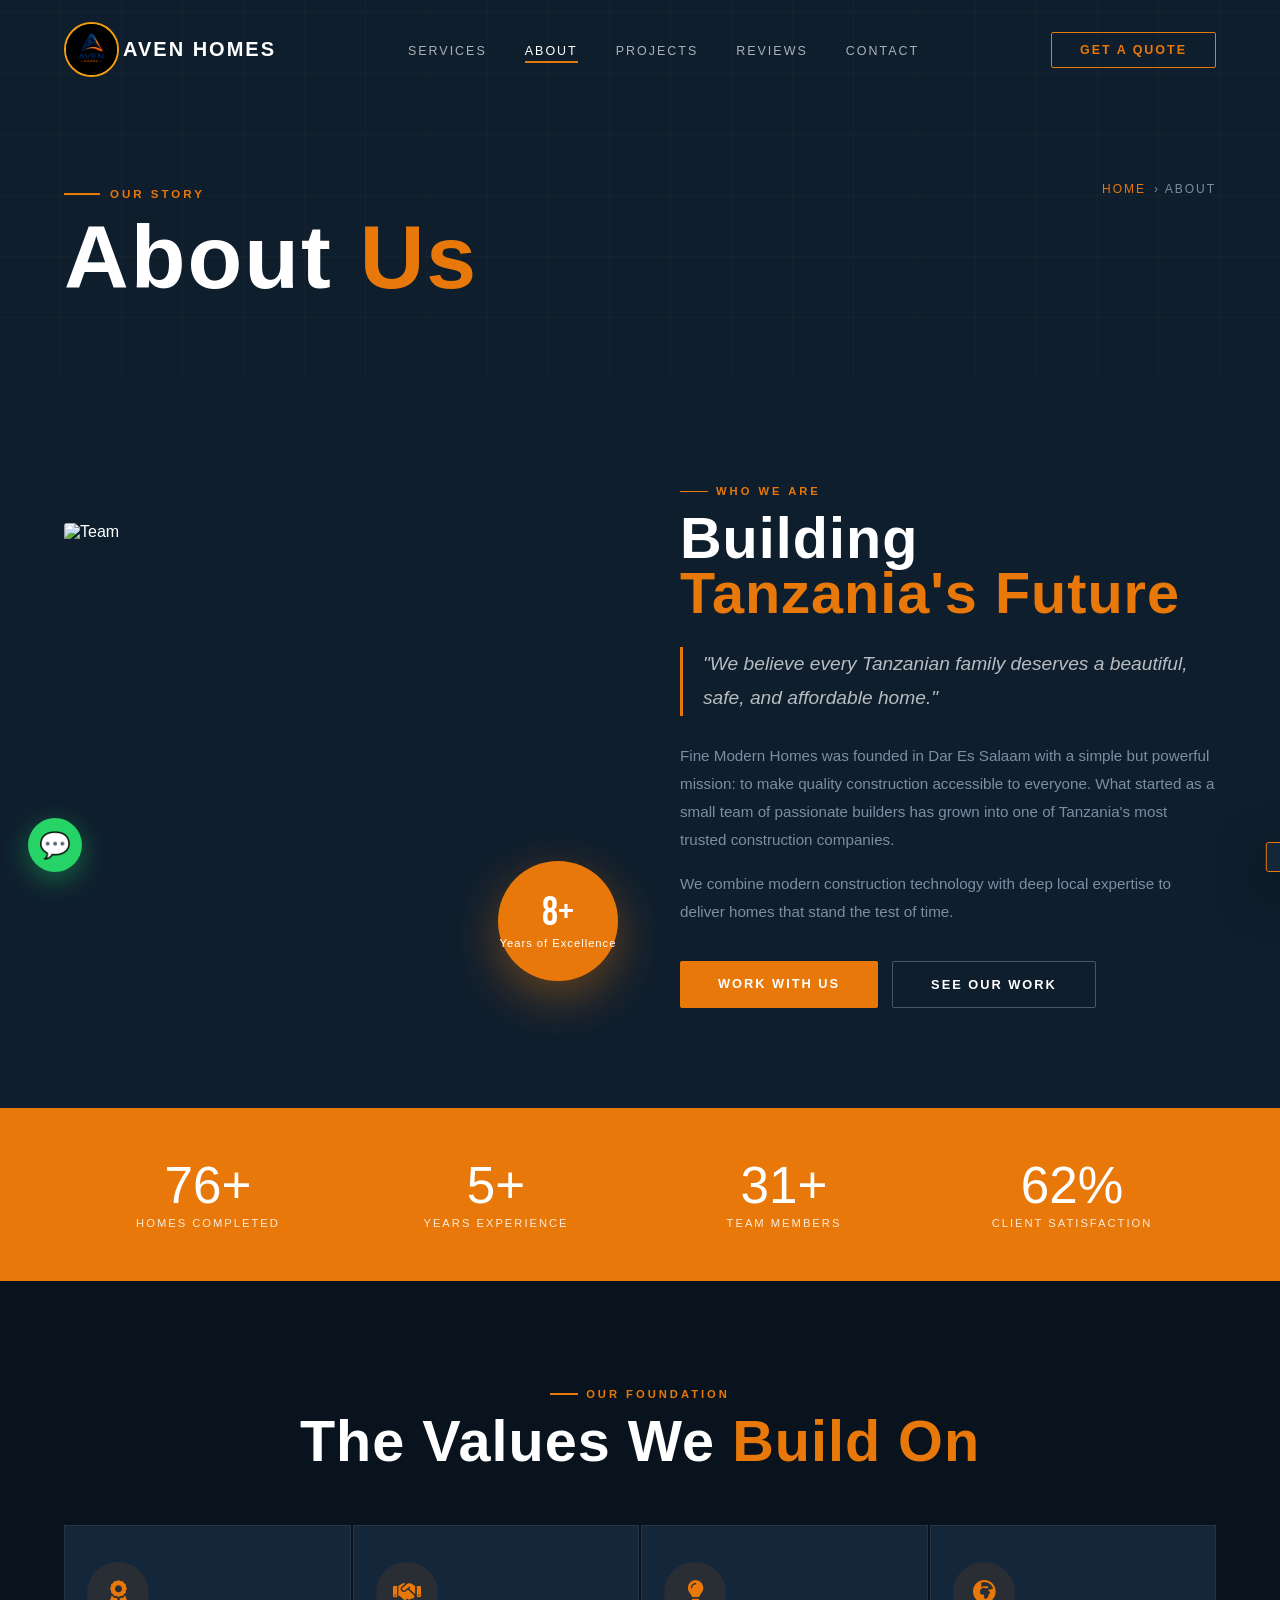
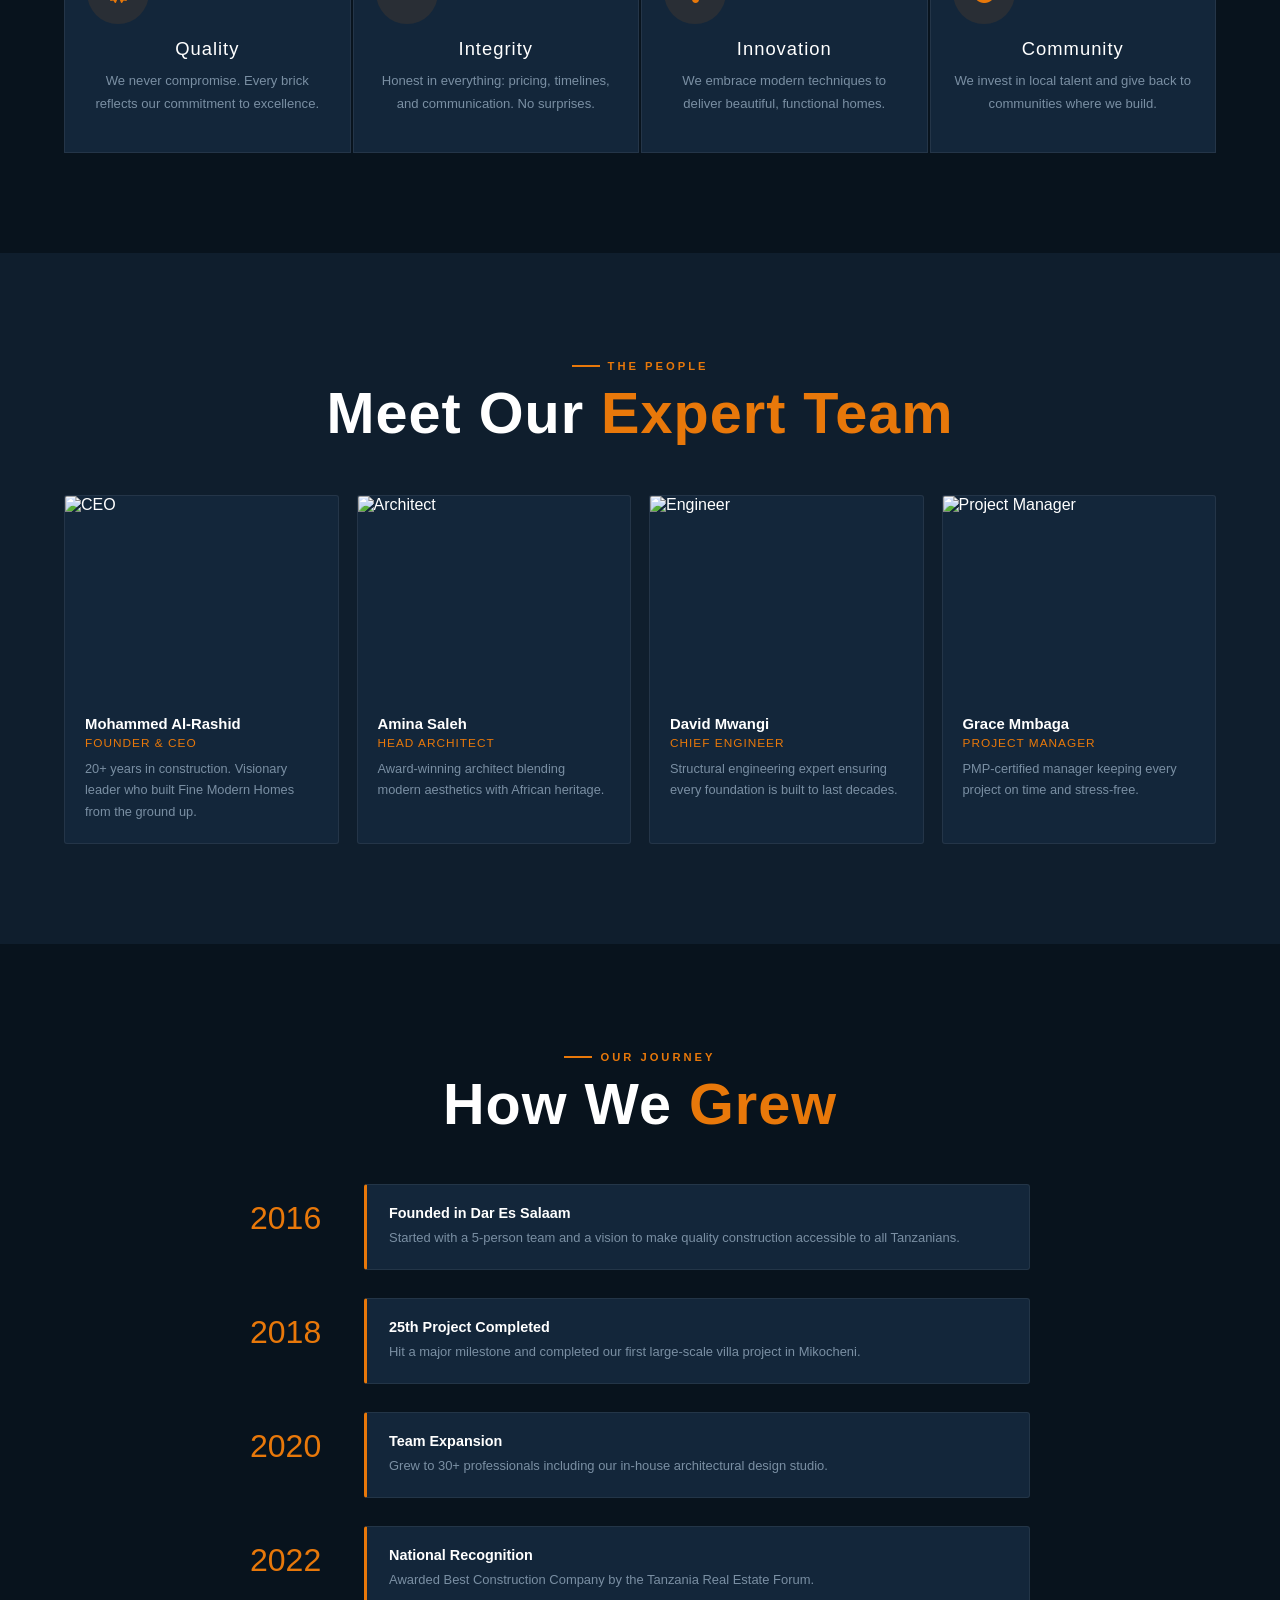
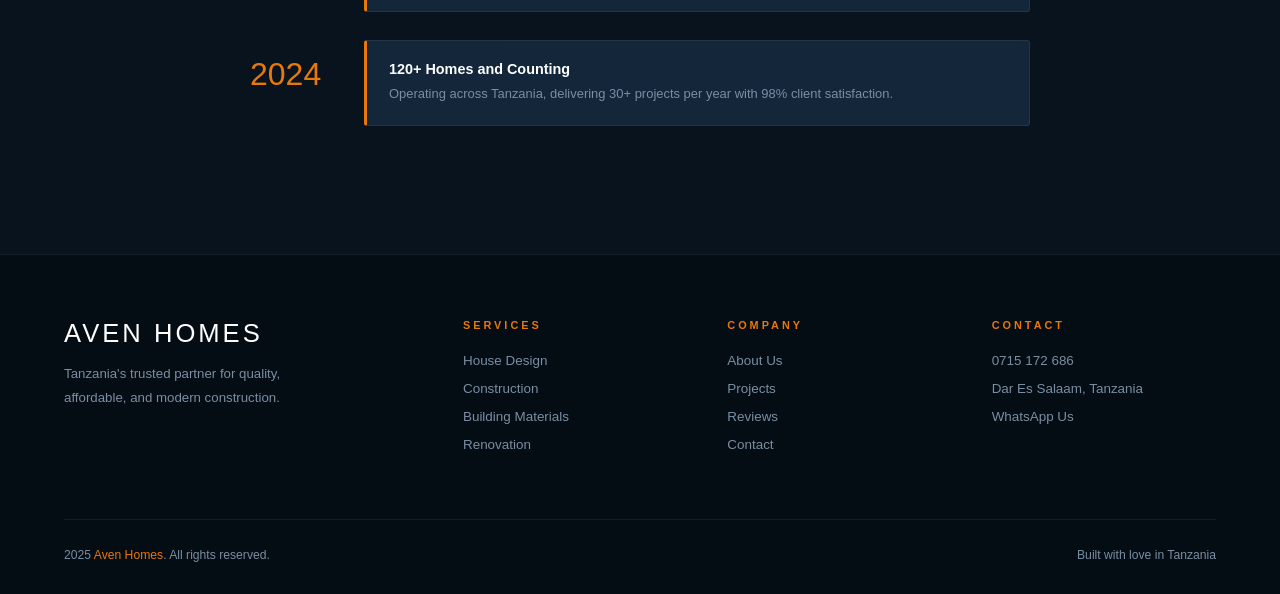
==== commit 5b08f331: "slight changes and modifies" ====
--- a/about.html
+++ b/about.html
@@ -6,6 +6,7 @@
 <title>About Us - Aven Homes</title>
 <link rel="stylesheet" href="css/style.css">
 <link rel="stylesheet" href="css/about.css">
+<link rel="stylesheet" href="https://cdnjs.cloudflare.com/ajax/libs/font-awesome/6.5.1/css/all.min.css">
 
 </head>
 <body>
@@ -90,29 +91,56 @@
       <div class="tag" style="justify-content:center">Our Foundation</div>
       <h2 class="heading">The Values We <em>Build On</em></h2>
     </div>
-    <div class="vals">
-      <div class="vc reveal d1"><div class="vi">&#127942;</div>
-      <div class="vn">Quality</div>
-      <p class="vd">We never compromise. Every brick reflects our commitment to excellence.</p>
-    </div>
-
-      <div class="vc reveal d2">
-        <div class="vi">&#129309;</div>
-        <div class="vn">Integrity</div>
-        <p class="vd">Honest in everything: pricing, timelines, and communication. No surprises.</p>
-    </div>
-
-      <div class="vc reveal d3">
-        <div class="vi">&#128161;</div>
-        <div class="vn">Innovation</div>
-        <p class="vd">We embrace modern techniques to deliver beautiful, functional homes.</p>
-    </div>
-
-      <div class="vc reveal d4">
-        <div class="vi">&#127757;</div>
-        <div class="vn">Community</div>
-        <p class="vd">We invest in local talent and give back to communities where we build.</p>
-    </div>
+   <div class="vals">
+
+  <div class="vc reveal d1">
+    <div class="vi">
+      <i class="fas fa-award"></i>
+    </div>
+
+    <div class="vn">Quality</div>
+
+    <p class="vd">
+      We never compromise. Every brick reflects our commitment to excellence.
+    </p>
+  </div>
+
+  <div class="vc reveal d2">
+    <div class="vi">
+      <i class="fas fa-handshake"></i>
+    </div>
+
+    <div class="vn">Integrity</div>
+
+    <p class="vd">
+      Honest in everything: pricing, timelines, and communication. No surprises.
+    </p>
+  </div>
+
+  <div class="vc reveal d3">
+    <div class="vi">
+      <i class="fas fa-lightbulb"></i>
+    </div>
+
+    <div class="vn">Innovation</div>
+
+    <p class="vd">
+      We embrace modern techniques to deliver beautiful, functional homes.
+    </p>
+  </div>
+
+  <div class="vc reveal d4">
+    <div class="vi">
+      <i class="fas fa-earth-africa"></i>
+    </div>
+
+    <div class="vn">Community</div>
+
+    <p class="vd">
+      We invest in local talent and give back to communities where we build.
+    </p>
+  </div>
+</div>
     </div>
   </div>
 </section>
@@ -124,29 +152,65 @@
       <h2 class="heading">Meet Our <em>Expert Team</em></h2>
     </div>
     <div class="tgrid">
-      <div class="tc reveal d1">
-        <img src="https://images.unsplash.com/photo-1560250097-0b93528c311a?w=400&q=80" alt="CEO" class="timg">
-        <div class="ti"><div class="tn">Mohammed Al-Rashid</div>
-        <div class="tr">Founder &amp; CEO</div>
-        <p class="tb">20+ years in construction. Visionary leader who built Fine Modern Homes from the ground up.</p></div></div>
-
-      <div class="tc reveal d2">
-        <img src="https://images.unsplash.com/photo-1573496359142-b8d87734a5a2?w=400&q=80" alt="Architect" class="timg">
-        <div class="ti"><div class="tn">Amina Saleh</div>
-        <div class="tr">Head Architect</div>
-        <p class="tb">Award-winning architect blending modern aesthetics with African heritage.</p></div></div>
-
-      <div class="tc reveal d3">
-        <img src="https://images.unsplash.com/photo-1507003211169-0a1dd7228f2d?w=400&q=80" alt="Engineer" class="timg">
-        <div class="ti"><div class="tn">David Mwangi</div><div class="tr">Chief Engineer</div>
-        <p class="tb">Structural engineering expert ensuring every foundation is built to last decades.</p></div></div>
-
-      <div class="tc reveal d4">
-        <img src="https://images.unsplash.com/photo-1580489944761-15a19d654956?w=400&q=80" alt="PM" class="timg">
-        <div class="ti"><div class="tn">Grace Mmbaga</div>
-        <div class="tr">Project Manager</div>
-        <p class="tb">PMP-certified manager keeping every project on time and stress-free.</p></div></div>
-    </div>
+     <div class="tc reveal d1">
+  <img src="https://images.unsplash.com/photo-1500648767791-00dcc994a43e?w=400&q=80"
+       alt="CEO"
+       class="timg">
+
+  <div class="ti">
+    <div class="tn">Mohammed Al-Rashid</div>
+    <div class="tr">Founder &amp; CEO</div>
+
+    <p class="tb">
+      20+ years in construction. Visionary leader who built Fine Modern Homes from the ground up.
+    </p>
+  </div>
+</div>
+
+<div class="tc reveal d2">
+  <img src="https://images.unsplash.com/photo-1544005313-94ddf0286df2?w=400&q=80"
+       alt="Architect"
+       class="timg">
+
+  <div class="ti">
+    <div class="tn">Amina Saleh</div>
+    <div class="tr">Head Architect</div>
+
+    <p class="tb">
+      Award-winning architect blending modern aesthetics with African heritage.
+    </p>
+  </div>
+</div>
+
+<div class="tc reveal d3">
+  <img src="https://images.unsplash.com/photo-1506794778202-cad84cf45f1d?w=400&q=80"
+       alt="Engineer"
+       class="timg">
+
+  <div class="ti">
+    <div class="tn">David Mwangi</div>
+    <div class="tr">Chief Engineer</div>
+
+    <p class="tb">
+      Structural engineering expert ensuring every foundation is built to last decades.
+    </p>
+  </div>
+</div>
+
+<div class="tc reveal d4">
+  <img src="https://images.unsplash.com/photo-1488426862026-3ee34a7d66df?w=400&q=80"
+       alt="Project Manager"
+       class="timg">
+
+  <div class="ti">
+    <div class="tn">Grace Mmbaga</div>
+    <div class="tr">Project Manager</div>
+
+    <p class="tb">
+      PMP-certified manager keeping every project on time and stress-free.
+    </p>
+  </div>
+</div>
   </div>
 </section>
 
--- a/css/about.css
+++ b/css/about.css
@@ -31,28 +31,42 @@
     color: #ffffff;
     letter-spacing: 2px;
 }
-
 .exp-badge{
     position:absolute;
     bottom:-18px;
     right:-18px;
+
+    width:120px;
+    height:120px;
+
     background:var(--orange);
-    padding:20px 24px;
-    border-radius:3px;
+
+    border-radius:50%;
+
+    display:flex;
+    flex-direction:column;
+    align-items:center;
+    justify-content:center;
+
     text-align:center;
-    box-shadow:0 16px 48px rgba(232,120,10,.4)
+
+    z-index:10;
+
+    box-shadow:0 16px 48px rgba(232,120,10,.4);
 }
 
 .exp-badge .n{
-    font-family:Bebas Neue,sans-serif;
-    font-size:2.8rem;
-    line-height:1
+    font-family:'Bebas Neue',sans-serif;
+    font-size:2.5rem;
+    line-height:1;
+    color:#fff;
 }
 
 .exp-badge .l{
-    font-size:.68rem;
+    font-size:.7rem;
     letter-spacing:1px;
-    opacity:.9
+    color:#fff;
+    margin-top:4px;
 }
 
 .iq{
@@ -84,22 +98,46 @@
 .vc:hover{
     transform:translateY(-8px);border-color:rgba(232,120,10,.3)
 }
-
-.vi{
-    font-size:2rem;
-    margin-bottom:14px
-}
-
-.vn{
-    font-family:Arial, Helvetica, sans-serif;
-    font-size:1.15rem;
-    letter-spacing:1px;
-    margin-bottom:10px
-}
-
-.vd{font-size:.82rem;
-    color:var(--gray);
-    line-height:1.75
+.vi {
+  width: 62px;
+  height: 62px;
+  display: flex;
+  align-items: center;
+  justify-content: center;
+  background: rgba(232,120,10,0.1);
+  border-radius: 50%;
+  margin-bottom: 14px;
+  transition:
+    background var(--transition),
+    transform var(--transition);
+}
+
+.vi i {
+  font-size: 1.4rem;
+  color: var(--orange);
+  transition: color var(--transition);
+}
+
+.vc:hover .vi {
+  background: var(--orange);
+  transform: translateY(-5px);
+}
+
+.vc:hover .vi i {
+  color: var(--white);
+}
+
+.vn {
+  font-family: Arial, Helvetica, sans-serif;
+  font-size: 1.15rem;
+  letter-spacing: 1px;
+  margin-bottom: 10px;
+}
+
+.vd {
+  font-size: .82rem;
+  color: var(--gray);
+  line-height: 1.75;
 }
 
 .sband{
